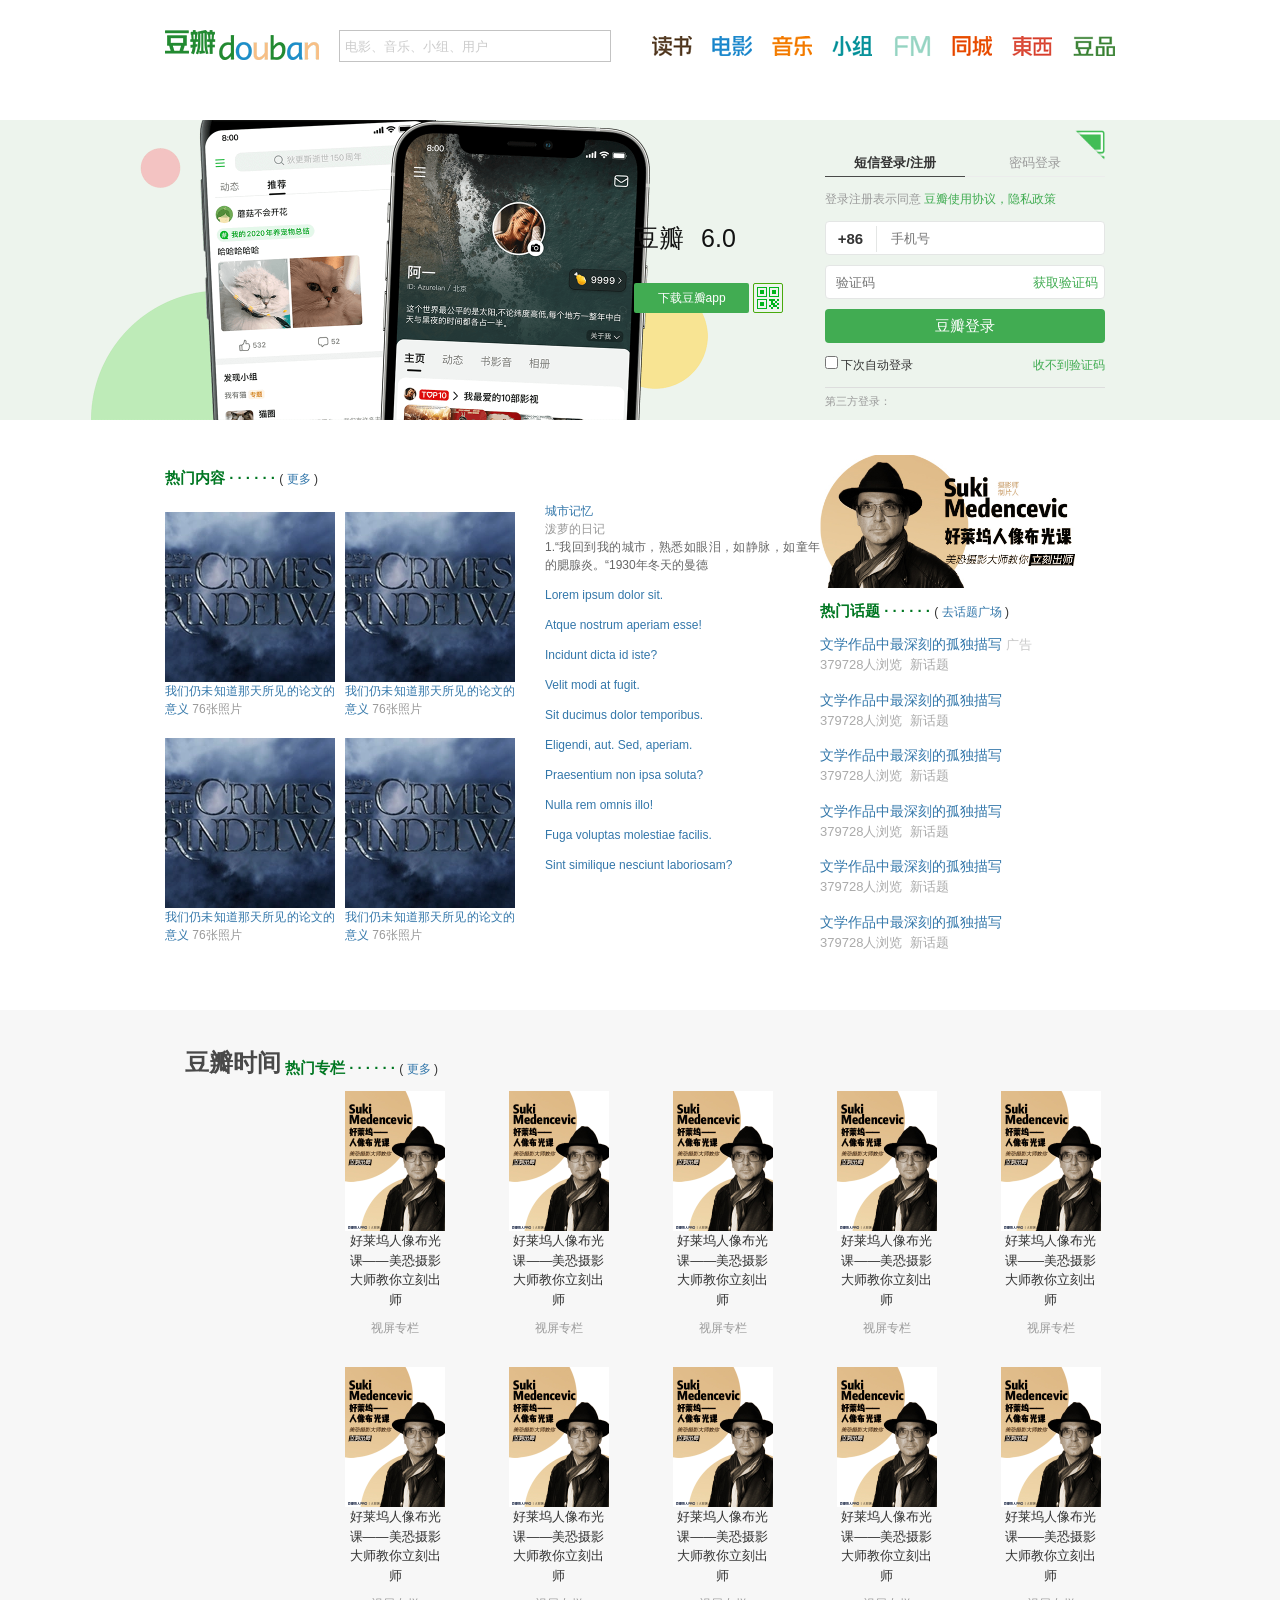
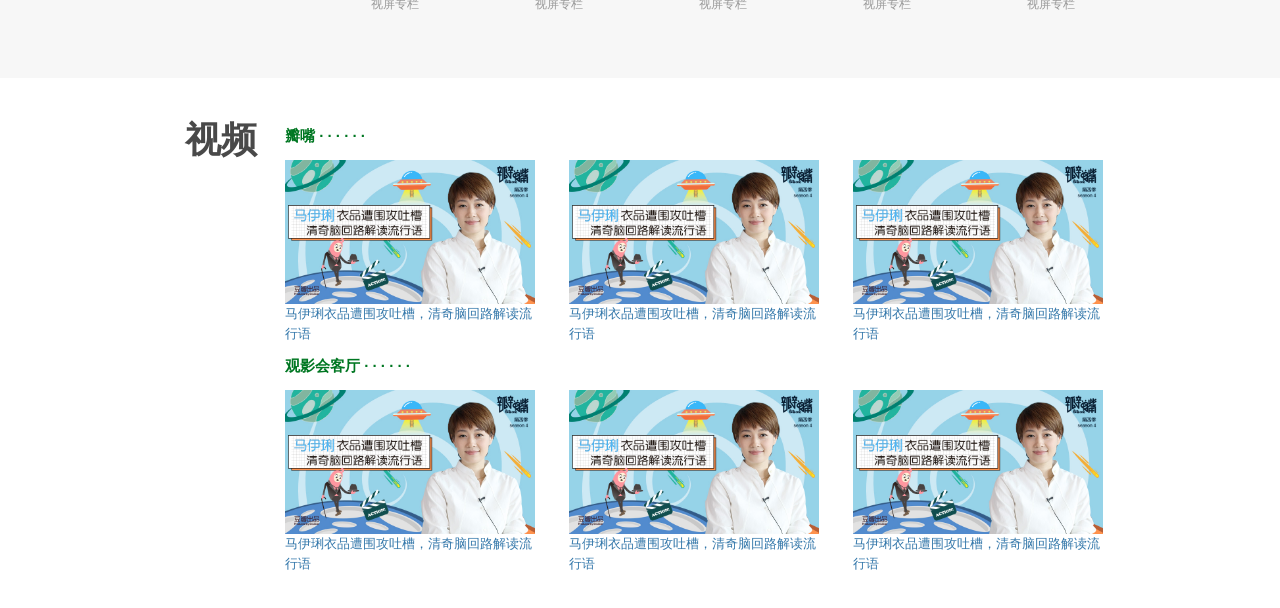
==== index.html @ 4721ce89 "initial" ====
<!DOCTYPE html>
<html lang="en">
  <head>
    <meta charset="UTF-8" />
    <meta name="viewport" content="width=device-width, initial-scale=1.0" />
    <title>豆瓣</title>
    <link rel="shortcut icon" type="image/x-icon" href="favicon.ico" />
    <!-- <link rel="stylesheet" href="./css/reset.css" />
    <link rel="stylesheet" href="css/common.css"> -->
    <link rel="stylesheet" href="css/index.css" />
  </head>
  <body>
    <header class="header">
      <div class="container" clearfix>
        <div class="logo left">
          <h1>
            <a href="">
              <span>豆瓣</span>
            </a>
          </h1>
        </div>
        <div class="search left">
          <form>
            <input
              type="text"
              class="txt"
              placeholder="电影、音乐、小组、用户"
            />
            <button>
              <i class="iconfont icon-icon-sousuo"></i>
            </button>
          </form>
        </div>
        <nva class="menu right clearfix">
          <a href="" class="menu-read"></a>
          <a href="" class="menu-movie"></a>
          <a href="" class="menu-music"></a>
          <a href="" class="menu-group"></a>
          <a href="" class="menu-city"></a>
          <a href="" class="menu-fm"></a>
          <a href="" class="menu-time"></a>
          <a href="" class="menu-doupin"></a>
        </nva>
      </div>
    </header>
    <div class="banner">
      <div class="container clearfix">
        <iframe class="right loginarea" src="loginframe.html" frameborder="0">
        </iframe>
        <div class="slogan right">
          <h1 class="title">
            豆瓣
            <span>6.0</span>
          </h1>
          <div class="download">
            <button class="btn">下载豆瓣app</button>
            <div class="qrcode">
              <img src="img/icon-qe-small.png" alt="" />
              <div class="qrcode-img hidden">
                <img src="./img/qrcode-img.png" alt="" />
                <p>iOS/Android 扫码直接下载</p>
              </div>
            </div>
          </div>
        </div>
      </div>
    </div>
    <!-- 主区域样式 -->
    <div>
      <!-- 热点 -->
      <div class="section">
        <div class="container clearfix">
          <div class="aside-right">
            <div class="adv">
              <a href="">
                <img src="./img/adv1.jpg" alt="" />
              </a>
            </div>
            <div class="section-title">
              <h2 class="title">热门话题</h2>
              <span class="link">
                <a href=""> 去话题广场 </a>
              </span>
            </div>
            <ul class="hot-list">
              <li>
                <div class="title">
                  <a href="" class="adv-tag">文学作品中最深刻的孤独描写 </a>
                </div>
                <div class="desc">
                  <span>379728人浏览</span>
                  <span>新话题</span>
                </div>
              </li>
              <li>
                <div class="title">
                  <a href="">文学作品中最深刻的孤独描写</a>
                </div>
                <div class="desc">
                  <span>379728人浏览</span>
                  <span>新话题</span>
                </div>
              </li>
              <li>
                <div class="title">
                  <a href="">文学作品中最深刻的孤独描写</a>
                </div>
                <div class="desc">
                  <span>379728人浏览</span>
                  <span>新话题</span>
                </div>
              </li>
              <li>
                <div class="title">
                  <a href="">文学作品中最深刻的孤独描写</a>
                </div>
                <div class="desc">
                  <span>379728人浏览</span>
                  <span>新话题</span>
                </div>
              </li>
              <li>
                <div class="title">
                  <a href="">文学作品中最深刻的孤独描写</a>
                </div>
                <div class="desc">
                  <span>379728人浏览</span>
                  <span>新话题</span>
                </div>
              </li>
              <li>
                <div class="title">
                  <a href="">文学作品中最深刻的孤独描写</a>
                </div>
                <div class="desc">
                  <span>379728人浏览</span>
                  <span>新话题</span>
                </div>
              </li>
            </ul>
          </div>

          <div class="main">
            <div class="section-title">
              <h2 class="title">热门内容</h2>
              <span class="link">
                <a href=""> 更多 </a>
              </span>
            </div>
            <div class="hot-main clearfix">
              <div class="left">
                <ul class="item-list">
                  <li>
                    <div class="img">
                      <a href="">
                        <img src="img/cover1.webp" alt="" />
                      </a>
                    </div>
                    <div class="words">
                      <a href="">我们仍未知道那天所见的论文的意义</a>
                      <span>76张照片</span>
                    </div>
                  </li>
                  <li>
                    <div class="img">
                      <a href="">
                        <img src="img/cover1.webp" alt="" />
                      </a>
                    </div>
                    <div class="words">
                      <a href="">我们仍未知道那天所见的论文的意义</a>
                      <span>76张照片</span>
                    </div>
                  </li>
                  <li>
                    <div class="img">
                      <a href="">
                        <img src="img/cover1.webp" alt="" />
                      </a>
                    </div>
                    <div class="words">
                      <a href="">我们仍未知道那天所见的论文的意义</a>
                      <span>76张照片</span>
                    </div>
                  </li>
                  <li>
                    <div class="img">
                      <a href="">
                        <img src="img/cover1.webp" alt="" />
                      </a>
                    </div>
                    <div class="words">
                      <a href="">我们仍未知道那天所见的论文的意义</a>
                      <span>76张照片</span>
                    </div>
                  </li>
                </ul>
              </div>
              <div class="right">
                <ul>
                  <li>
                    <a href="">城市记忆</a>
                    <div class="title">泼萝的日记</div>
                    <div class="desc">
                      1.“我回到我的城市，熟悉如眼泪，如静脉，如童年的腮腺炎。“1930年冬天的曼德
                    </div>
                  </li>
                  <li><a href="">Lorem ipsum dolor sit.</a></li>
                  <li><a href="">Atque nostrum aperiam esse!</a></li>
                  <li><a href="">Incidunt dicta id iste?</a></li>
                  <li><a href="">Velit modi at fugit.</a></li>
                  <li><a href="">Sit ducimus dolor temporibus.</a></li>
                  <li><a href="">Eligendi, aut. Sed, aperiam.</a></li>
                  <li><a href="">Praesentium non ipsa soluta?</a></li>
                  <li><a href="">Nulla rem omnis illo!</a></li>
                  <li><a href="">Fuga voluptas molestiae facilis.</a></li>
                  <li><a href="">Sint similique nesciunt laboriosam?</a></li>
                </ul>
              </div>
            </div>
          </div>
        </div>
      </div>
      <!-- 豆瓣时间 -->
      <div class="section">
        <div class="container clearfix">
          <div class="aside-left">
            <h2 class="title">
              <a href="" class="dark-color">豆瓣时间</a>
            </h2>
          </div>
          <div class="main" style="display: flex; flex-direction: column">
            <div class="section-title">
              <h2 class="title">热门专栏</h2>
              <span class="link">
                <a href=""> 更多 </a>
              </span>
            </div>
            <div class="time-main">
              <ul class="item-list">
                <li>
                  <div class="img">
                    <a href="">
                      <img src="img/cover2.jpg" alt="" />
                    </a>
                  </div>
                  <div class="words">
                    <a href="">好莱坞人像布光课——美恐摄影大师教你立刻出师</a>
                    <span>视屏专栏</span>
                  </div>
                </li>
                <li>
                  <div class="img">
                    <a href="">
                      <img src="img/cover2.jpg" alt="" />
                    </a>
                  </div>
                  <div class="words">
                    <a href="">好莱坞人像布光课——美恐摄影大师教你立刻出师</a>
                    <span>视屏专栏</span>
                  </div>
                </li>
                <li>
                  <div class="img">
                    <a href="">
                      <img src="img/cover2.jpg" alt="" />
                    </a>
                  </div>
                  <div class="words">
                    <a href="">好莱坞人像布光课——美恐摄影大师教你立刻出师</a>
                    <span>视屏专栏</span>
                  </div>
                </li>
                <li>
                  <div class="img">
                    <a href="">
                      <img src="img/cover2.jpg" alt="" />
                    </a>
                  </div>
                  <div class="words">
                    <a href="">好莱坞人像布光课——美恐摄影大师教你立刻出师</a>
                    <span>视屏专栏</span>
                  </div>
                </li>
                <li>
                  <div class="img">
                    <a href="">
                      <img src="img/cover2.jpg" alt="" />
                    </a>
                  </div>
                  <div class="words">
                    <a href="">好莱坞人像布光课——美恐摄影大师教你立刻出师</a>
                    <span>视屏专栏</span>
                  </div>
                </li>
                <li>
                  <div class="img">
                    <a href="">
                      <img src="img/cover2.jpg" alt="" />
                    </a>
                  </div>
                  <div class="words">
                    <a href="">好莱坞人像布光课——美恐摄影大师教你立刻出师</a>
                    <span>视屏专栏</span>
                  </div>
                </li>
                <li>
                  <div class="img">
                    <a href="">
                      <img src="img/cover2.jpg" alt="" />
                    </a>
                  </div>
                  <div class="words">
                    <a href="">好莱坞人像布光课——美恐摄影大师教你立刻出师</a>
                    <span>视屏专栏</span>
                  </div>
                </li>
                <li>
                  <div class="img">
                    <a href="">
                      <img src="img/cover2.jpg" alt="" />
                    </a>
                  </div>
                  <div class="words">
                    <a href="">好莱坞人像布光课——美恐摄影大师教你立刻出师</a>
                    <span>视屏专栏</span>
                  </div>
                </li>
                <li>
                  <div class="img">
                    <a href="">
                      <img src="img/cover2.jpg" alt="" />
                    </a>
                  </div>
                  <div class="words">
                    <a href="">好莱坞人像布光课——美恐摄影大师教你立刻出师</a>
                    <span>视屏专栏</span>
                  </div>
                </li>
                <li>
                  <div class="img">
                    <a href="">
                      <img src="img/cover2.jpg" alt="" />
                    </a>
                  </div>
                  <div class="words">
                    <a href="">好莱坞人像布光课——美恐摄影大师教你立刻出师</a>
                    <span>视屏专栏</span>
                  </div>
                </li>
              </ul>
            </div>
          </div>
        </div>
      </div>
      <!-- 豆瓣视频 -->

      <div class="section">
        <div class="container clearfix">
          <div class="aside-left">
            <div class="title">
              <h2>
                <a href="" class="dark-color">视频</a>
              </h2>
            </div>
          </div>
          <div class="main video-main">
            <div class="section-title">
              <a href="">
                <h2 class="title">瓣嘴</h2>
              </a>
            </div>
            <ul class="item-list">
              <li>
                <a href="">
                  <div class="img iconfont icon-play">
                    <img src="img/cover3.jpg" alt="" />
                  </div>
                </a>
                <div class="words">
                  <a href="">马伊琍衣品遭围攻吐槽，清奇脑回路解读流行语</a>
                </div>
              </li>
              <li>
                <a href="">
                  <div class="img iconfont icon-play">
                    <img src="img/cover3.jpg" alt="" />
                  </div>
                </a>
                <div class="words">
                  <a href="">马伊琍衣品遭围攻吐槽，清奇脑回路解读流行语</a>
                </div>
              </li>
              <li>
                <a href="">
                  <div class="img iconfont icon-play">
                    <img src="img/cover3.jpg" alt="" />
                  </div>
                </a>
                <div class="words">
                  <a href="">马伊琍衣品遭围攻吐槽，清奇脑回路解读流行语</a>
                </div>
              </li>
            </ul>

            <div class="section-title">
              <a href=""><h2 class="title">观影会客厅</h2></a>
            </div>
            <ul class="item-list">
              <li>
                <a href="">
                  <div class="img iconfont icon-play">
                    <img src="img/cover3.jpg" alt="" />
                  </div>
                </a>
                <div class="words">
                  <a href="">马伊琍衣品遭围攻吐槽，清奇脑回路解读流行语</a>
                </div>
              </li>
              <li>
                <a href="">
                  <div class="img iconfont icon-play">
                    <img src="img/cover3.jpg" alt="" />
                  </div>
                </a>
                <div class="words">
                  <a href="">马伊琍衣品遭围攻吐槽，清奇脑回路解读流行语</a>
                </div>
              </li>
              <li>
                <a href="">
                  <div class="img iconfont icon-play">
                    <img src="img/cover3.jpg" alt="" />
                  </div>
                </a>
                <div class="words">
                  <a href="">马伊琍衣品遭围攻吐槽，清奇脑回路解读流行语</a>
                </div>
              </li>
            </ul>
          </div>
        </div>
      </div>
    </div>
  </body>
</html>
---- css/common.css ----
@import "//at.alicdn.com/t/c/font_5027732_5sviipv6dqb.css";
/* 多页面共享 */
body {
  font-family: Helvetica, Arial, "Hiragino Sans GB", "Microsoft YaHei",
    "WenQuanYi Micro Hei", sans-serif;
}

.left {
  float: left;
}

.right {
  float: right;
}

.clearfix::after {
  content: "";
  display: block;
  clear: both;
}

.hidden {
  display: none;
}
.btn {
  background-color: #41ac52;
  color: #fff;
  text-align: center;
  border-radius: 4px;
}
.btn:disabled {
  background: rgba(66, 189, 86, 0.5);
  cursor: not-allowed;
}
---- css/index.css ----
@import "reset.css";
@import "common.css";

/* 同一样式 */
.boyd {
  line-height: 2;
}

button {
  cursor: pointer;
}

a {
  color: #37a;
}
a:hover {
  color: #fff;
  background: #37a;
}
a:active {
  color: #fff;
  background: #f93;
}

ul {
  word-break: break-all;
}

/* 同一样式结束 */

/* 首页同用样式 */
.container {
  width: 950px;
  margin: 0 auto;
  /* height: 30px;
background: red; */
}

.left {
  float: left;
}

.right {
  float: right;
}

.clearfix::after {
  content: "";
  display: block;
  clear: both;
}

.section {
  padding: 35px 0;
}

.section:nth-child(even) {
  background: #f7f7f7;
}

.aside-left {
  float: left;
  width: 100px;
  margin-left: 20px;
}

.aside-right {
  float: right;
  width: 265px;
  margin-right: 30px;
}

.main {
  /* 创建BFC */
  overflow: hidden;
}

.adv img {
  width: 100%;
  display: block;
}

.section-title {
  margin: 12px 0;
}

.section-title .title {
  display: inline;
  color: #072;
  font-size: 15px;
}

.section-title .title::after {
  content: " · · · · · · ";
}
.section-title .link {
  font-size: 12px;
}

.section-title .link::before {
  content: "(";
}
.section-title .link::after {
  content: ")";
}

.section-title .a:hover {
  background: #669;
  color: #fff;
}

.adv-tag::after {
  content: "广告";
  color: #c9c9c9;
  font-size: 13px;
}

.aside-left .title {
  font-size: 24px;
}

.dark-color {
  color: #494949;
}

.item-list li {
  display: inline-block;
  vertical-align: top;
  line-height: 1.5;
}

.item-list li .img img {
  width: 100%;
  display: block;
}

/* 首页通用样式结束 */

/*  页头开始*/

.header {
  height: 90px;
  margin-top: 30px;
  box-sizing: border-box;
}

.header .logo a {
  height: 0;
  width: 154px;
  overflow: hidden;
  padding-top: 30px;
  display: block;
  background: url(../img/logo.png) no-repeat left top/100%;
}

/* .header .logo a span {
  display: none;
} */

.header .search {
  height: 30px;
  width: 270px;
  border: 1px solid #c3c3c3;
  margin-left: 20px;
  position: relative;
  line-height: normal;
}

.header .search .txt {
  width: 240px;
  height: 20px;
  padding: 5px;
  font-size: 13px;
  margin-top: 0;
}

.header .search .txt::placeholder {
  color: #ccc;
}

.header .search button {
  width: 30px;
  height: 30px;
  position: absolute;
  top: 0;
  right: 0;
  color: #c3c3c3;
}

.header .menu {
  margin-top: 6px;
}

.header .menu a {
  background: url(../img/nav_logo.png) no-repeat left top/463px 20px;
  width: 40px;
  height: 20px;
  float: left;
  margin-left: 20px;
}

.header .menu .menu-read {
  background-position: 0 0;
}
.header .menu .menu-movie {
  background-position: -60px 0;
}
.header .menu .menu-music {
  background-position: -120px 0;
}
.header .menu .menu-group {
  background-position: -180px 0;
}
.header .menu .menu-city {
  background-position: -240px 0;
}
.header .menu .menu-fm {
  background-position: -300px 0;
}
.header .menu .menu-time {
  background-position: -360px 0;
}
.header .menu .menu-doupin {
  background-position: -420px 0;
  width: 43px;
}
/* 页头结束 */

/* 横幅开始 */
.banner {
  height: 300px;
  background: url("../img/banner-bg.jpg") no-repeat 60px top/auto 100% #edf4ed;
}

.banner .container .loginarea {
  height: 300px;
  height: 300px;
}

.banner .container .slogan {
  margin-top: 100px;
  margin-right: 32px;
}

.banner .container .slogan .title {
  font-size: 25px;
  color: #111;
  font-weight: normal;
  /* text-align: center; 水平居中
  line-height: 1.5; */
}

.banner .container .slogan .title span {
  margin-left: 10px;
}

.banner .container .slogan .download {
  margin-top: 25px;
}

.banner .container .slogan .download .btn {
  width: 115px;
  height: 30px;
  line-height: 30px;
  font-size: 12px;
  border-radius: 2px;
}

.banner .container .slogan .download .qrcode {
  display: inline-block;
  width: 28px;
  height: 28px;
  border: 1px solid #48aa0d;
  border-radius: 2px;
  vertical-align: bottom;
  position: relative;
}

.banner .container .slogan .download .qrcode img {
  width: 100%;
  height: 100%;
}

.banner .container .qrcode-img {
  position: absolute;
  left: -2px;
  top: -2px;
  width: 200px;
  padding: 15px;
  box-sizing: border-box;
  background: #fff;
  border-radius: 4px;
}

.banner .container .qrcode-img p {
  color: #666;
  font-size: 13px;
  text-align: center;
}

.banner .container .slogan .download .qrcode:hover .qrcode-img {
  display: block;
}
/* 横幅结束 */

/* 热门区域开始 */

.hot-list {
  line-height: 1.5;
}

.hot-list li {
  margin-bottom: 15px;
}

.hot-list li .title {
  font-size: 14px;
}
.hot-list li .desc {
  font-size: 13px;
  color: #aaaaaa;
}
.hot-list li .desc span {
  margin-right: 4px;
}

.hot-main .left {
  width: 350px;
}

.hot-main ul {
  text-align: justify;
  line-height: 1.5;
}

.hot-main ul::after {
  content: "";
  display: inline-block;
  width: 100%;
}

.hot-main .left li {
  width: 170px;
  font-size: 12px;
  margin: 10px 0;
}

.hot-main .left li .words span {
  color: #999;
}

.hot-main .right {
  width: 275px;
  font-size: 12px;
}

.hot-main .right li {
  margin-bottom: 12px;
}

.hot-main .right li .title {
  color: #999;
}

.hot-main .right li .desc {
  color: #666;
}
/* 热门区域结束 */

/* 豆瓣时间开始 */

.time-main li {
  width: 100px;
  margin-left: 60px;
  margin-bottom: 30px;
  font-size: 13px;
  text-align: center;
}

.time-main li .words a {
  color: #333;
}

.time-main li .words a:hover {
  color: #fff;
}

.time-main li .words span {
  display: block;
  color: #999;
  font-size: 12px;
  margin-top: 10px;
}
/* 豆瓣时间结束 */

/* 豆瓣视频开始 */

.video-main .section-title a:hover {
  background: initial;
}
.video-main li {
  width: 250px;
  margin-right: 30px;
  font-size: 13px;
}

.video-main li:nth-child(3n) {
  margin: 0;
}

.video-main li .img {
  position: relative;
}

.video-main li .img::before {
  position: absolute;
  width: 100%;
  height: 100%;
  background: rgba(0, 0, 0, 0.3);
  color: #fff;
  text-align: center;
  line-height: 144px;
  font-size: 30px;
}
/* 豆瓣视频结束 */
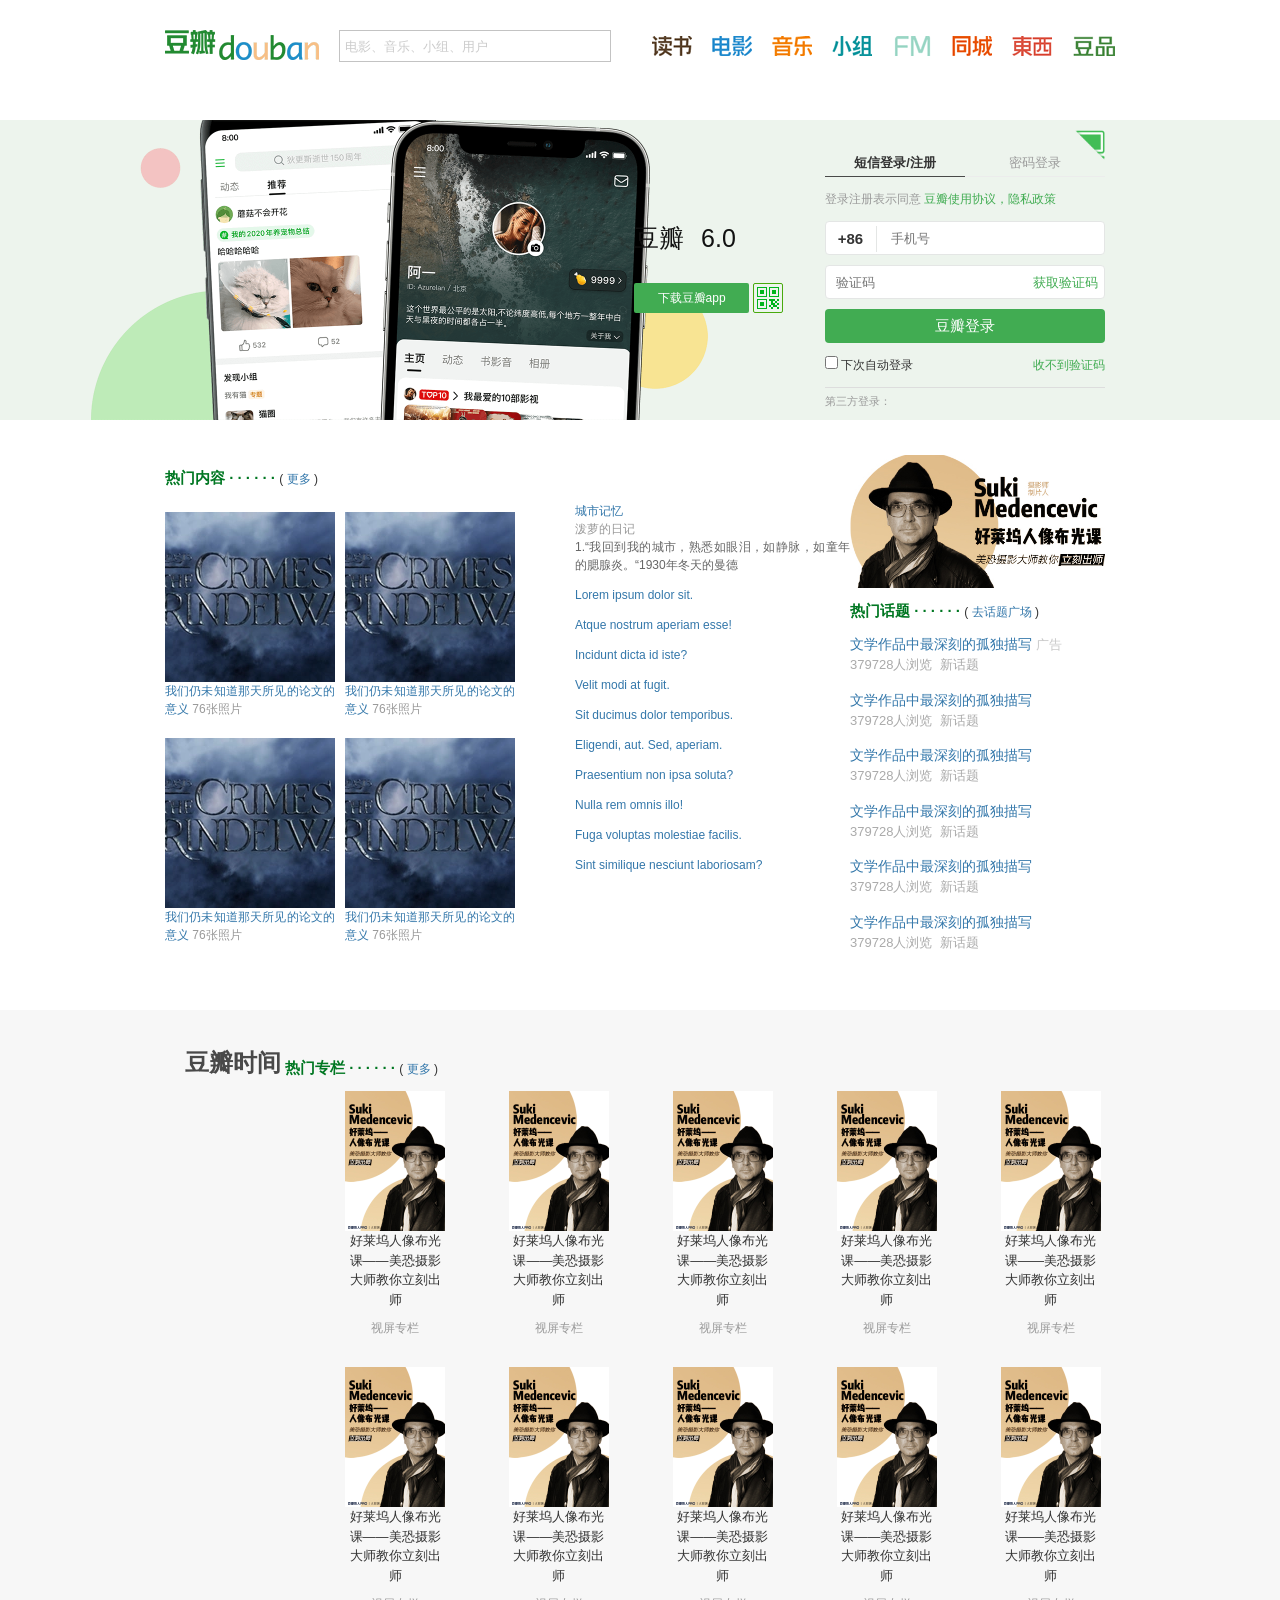
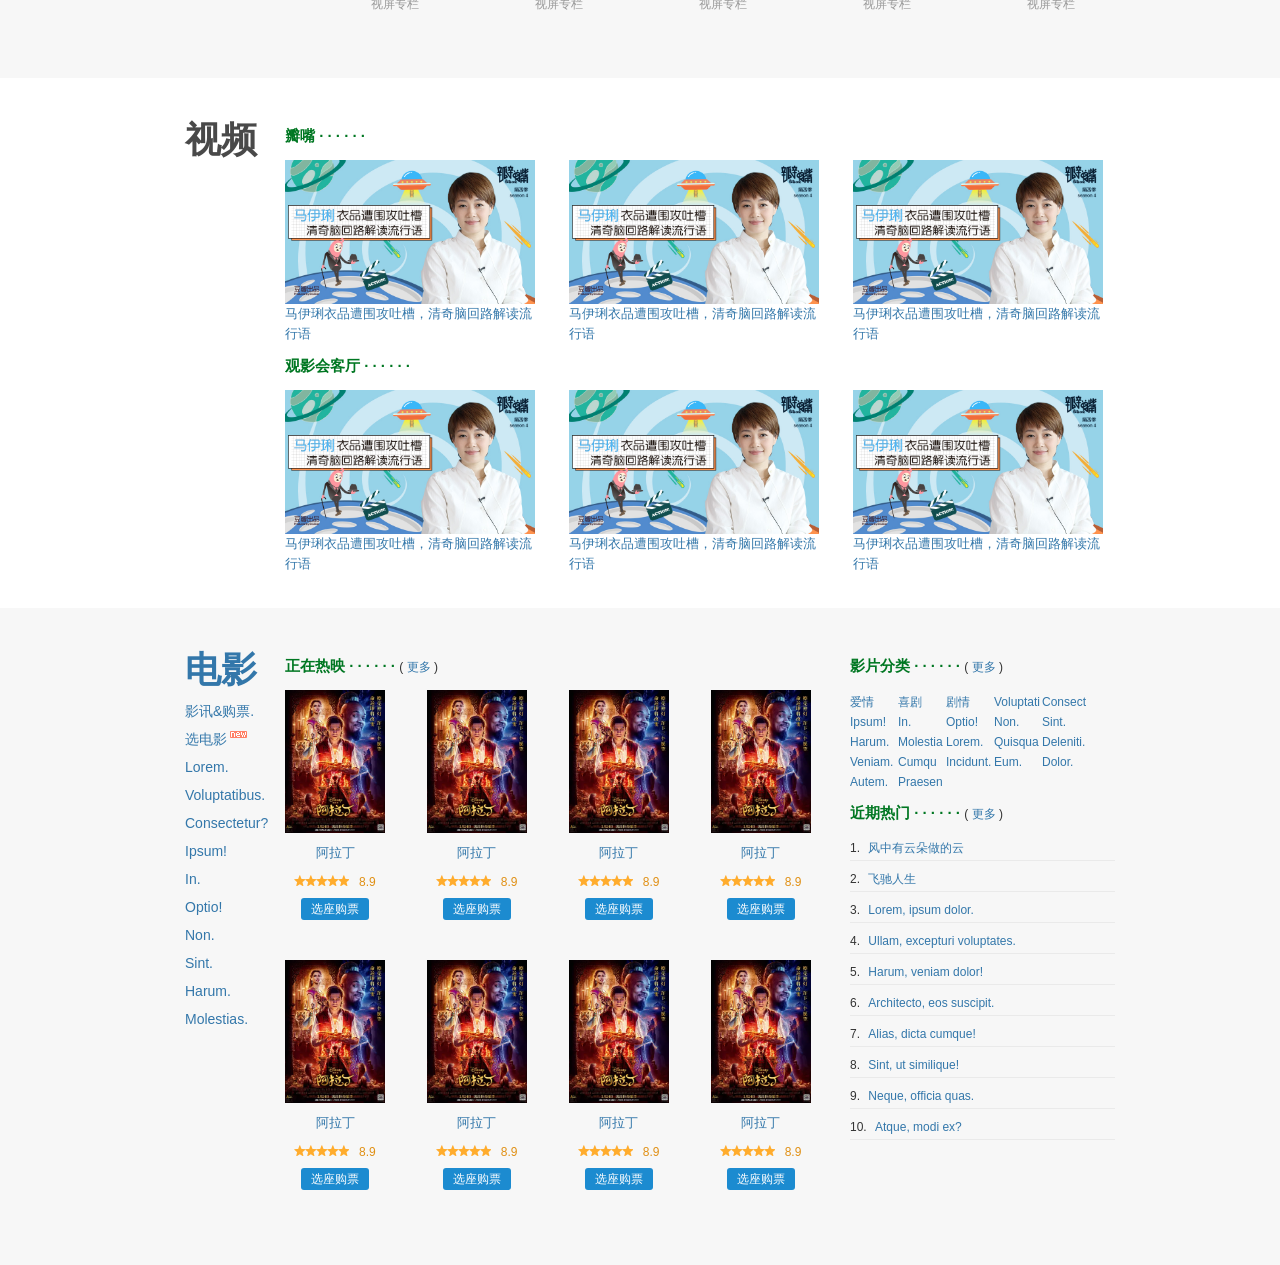
==== commit b53cd7b3: "优化" ====
--- a/index.html
+++ b/index.html
@@ -441,6 +441,235 @@
           </div>
         </div>
       </div>
+      <!-- 豆瓣电影 -->
+      <div class="section">
+        <div class="container clearfix movie-area">
+          <div class="aside-left">
+            <div class="title">
+              <h2>
+                <a href="">电影</a>
+              </h2>
+            </div>
+
+            <nav class="left-meun">
+              <ul>
+                <li><a href="">影讯&购票.</a></li>
+                <li><a href="" class="new">选电影</a></li>
+                <li><a href="">Lorem.</a></li>
+                <li><a href="">Voluptatibus.</a></li>
+                <li><a href="">Consectetur?</a></li>
+                <li><a href="">Ipsum!</a></li>
+                <li><a href="">In.</a></li>
+                <li><a href="">Optio!</a></li>
+                <li><a href="">Non.</a></li>
+                <li><a href="">Sint.</a></li>
+                <li><a href="">Harum.</a></li>
+                <li><a href="">Molestias.</a></li>
+              </ul>
+            </nav>
+          </div>
+          <div class="aside-right">
+            <div class="section-title">
+              <h2 class="title">影片分类</h2>
+              <span class="link">
+                <a href=""> 更多 </a>
+              </span>
+            </div>
+            <ul class="right-menu-list clearfix">
+              <li><a href="">爱情</a></li>
+              <li><a href="">喜剧</a></li>
+              <li><a href="">剧情</a></li>
+              <li><a href="">Voluptatibus.</a></li>
+              <li><a href="">Consectetur?</a></li>
+              <li><a href="">Ipsum!</a></li>
+              <li><a href="">In.</a></li>
+              <li><a href="">Optio!</a></li>
+              <li><a href="">Non.</a></li>
+              <li><a href="">Sint.</a></li>
+              <li><a href="">Harum.</a></li>
+              <li><a href="">Molestias.</a></li>
+              <li><a href="">Lorem.</a></li>
+              <li><a href="">Quisquam.</a></li>
+              <li><a href="">Deleniti.</a></li>
+              <li><a href="">Veniam.</a></li>
+              <li><a href="">Cumque.</a></li>
+              <li><a href="">Incidunt.</a></li>
+              <li><a href="">Eum.</a></li>
+              <li><a href="">Dolor.</a></li>
+              <li><a href="">Autem.</a></li>
+              <li><a href="">Praesentium?</a></li>
+            </ul>
+
+            <div class="section-title">
+              <h2 class="title">近期热门</h2>
+              <span class="link">
+                <a href=""> 更多 </a>
+              </span>
+            </div>
+            <ul class="oorder-movie-list">
+              <li><a href="">风中有云朵做的云</a></li>
+              <li><a href="">飞驰人生</a></li>
+              <li><a href="">Lorem, ipsum dolor.</a></li>
+              <li><a href="">Ullam, excepturi voluptates.</a></li>
+              <li><a href="">Harum, veniam dolor!</a></li>
+              <li><a href="">Architecto, eos suscipit.</a></li>
+              <li><a href="">Alias, dicta cumque!</a></li>
+              <li><a href="">Sint, ut similique!</a></li>
+              <li><a href="">Neque, officia quas.</a></li>
+              <li><a href="">Atque, modi ex?</a></li>
+            </ul>
+          </div>
+          <div class="main">
+            <div class="section-title">
+              <h2 class="title">正在热映</h2>
+              <span class="link">
+                <a href=""> 更多 </a>
+              </span>
+            </div>
+
+            <div>
+              <ul class="item-list">
+                <li>
+                  <div class="img">
+                    <a href="">
+                      <img src="img/cover5.webp" alt="" />
+                    </a>
+                  </div>
+                  <div class="words">
+                    <a href="">阿拉丁</a>
+                  </div>
+                  <div class="star">
+                    <span class="star-bg star50"></span>
+                    <span class="number"> 8.9 </span>
+                  </div>
+                  <div class="func">
+                    <a href="" class="block-link">选座购票</a>
+                  </div>
+                </li>
+                <li>
+                  <div class="img">
+                    <a href="">
+                      <img src="img/cover5.webp" alt="" />
+                    </a>
+                  </div>
+                  <div class="words">
+                    <a href="">阿拉丁</a>
+                  </div>
+                  <div class="star">
+                    <span class="star-bg star50"></span>
+                    <span class="number"> 8.9 </span>
+                  </div>
+                  <div class="func">
+                    <a href="" class="block-link">选座购票</a>
+                  </div>
+                </li>
+                <li>
+                  <div class="img">
+                    <a href="">
+                      <img src="img/cover5.webp" alt="" />
+                    </a>
+                  </div>
+                  <div class="words">
+                    <a href="">阿拉丁</a>
+                  </div>
+                  <div class="star">
+                    <span class="star-bg star50"></span>
+                    <span class="number"> 8.9 </span>
+                  </div>
+                  <div class="func">
+                    <a href="" class="block-link">选座购票</a>
+                  </div>
+                </li>
+                <li>
+                  <div class="img">
+                    <a href="">
+                      <img src="img/cover5.webp" alt="" />
+                    </a>
+                  </div>
+                  <div class="words">
+                    <a href="">阿拉丁</a>
+                  </div>
+                  <div class="star">
+                    <span class="star-bg star50"></span>
+                    <span class="number"> 8.9 </span>
+                  </div>
+                  <div class="func">
+                    <a href="" class="block-link">选座购票</a>
+                  </div>
+                </li>
+                <li>
+                  <div class="img">
+                    <a href="">
+                      <img src="img/cover5.webp" alt="" />
+                    </a>
+                  </div>
+                  <div class="words">
+                    <a href="">阿拉丁</a>
+                  </div>
+                  <div class="star">
+                    <span class="star-bg star50"></span>
+                    <span class="number"> 8.9 </span>
+                  </div>
+                  <div class="func">
+                    <a href="" class="block-link">选座购票</a>
+                  </div>
+                </li>
+                <li>
+                  <div class="img">
+                    <a href="">
+                      <img src="img/cover5.webp" alt="" />
+                    </a>
+                  </div>
+                  <div class="words">
+                    <a href="">阿拉丁</a>
+                  </div>
+                  <div class="star">
+                    <span class="star-bg star50"></span>
+                    <span class="number"> 8.9 </span>
+                  </div>
+                  <div class="func">
+                    <a href="" class="block-link">选座购票</a>
+                  </div>
+                </li>
+                <li>
+                  <div class="img">
+                    <a href="">
+                      <img src="img/cover5.webp" alt="" />
+                    </a>
+                  </div>
+                  <div class="words">
+                    <a href="">阿拉丁</a>
+                  </div>
+                  <div class="star">
+                    <span class="star-bg star50"></span>
+                    <span class="number"> 8.9 </span>
+                  </div>
+                  <div class="func">
+                    <a href="" class="block-link">选座购票</a>
+                  </div>
+                </li>
+                <li>
+                  <div class="img">
+                    <a href="">
+                      <img src="img/cover5.webp" alt="" />
+                    </a>
+                  </div>
+                  <div class="words">
+                    <a href="">阿拉丁</a>
+                  </div>
+                  <div class="star">
+                    <span class="star-bg star50"></span>
+                    <span class="number"> 8.9 </span>
+                  </div>
+                  <div class="func">
+                    <a href="" class="block-link">选座购票</a>
+                  </div>
+                </li>
+              </ul>
+            </div>
+          </div>
+        </div>
+      </div>
     </div>
   </body>
 </html>
--- a/css/common.css
+++ b/css/common.css
@@ -32,3 +32,45 @@
   background: rgba(66, 189, 86, 0.5);
   cursor: not-allowed;
 }
+
+/* 评分 */
+
+.star-bg {
+  display: inline-block;
+  width: 55px;
+  height: 11px;
+  background: url("../img/star-bg.png") no-repeat left top/100%;
+}
+.star50 {
+  background-position: 0 0;
+}
+.star45 {
+  background-position: 0 -11px;
+}
+.star40 {
+  background-position: 0 -22px;
+}
+.star35 {
+  background-position: 0 -33px;
+}
+.star30 {
+  background-position: 0 -44px;
+}
+.star25 {
+  background-position: 0 -55px;
+}
+.star20 {
+  background-position: 0 -66px;
+}
+.star15 {
+  background-position: 0 -77px;
+}
+.star10 {
+  background-position: 0 -88px;
+}
+.star05 {
+  background-position: 0 -99px;
+}
+.star00 {
+  background-position: 0 -110px;
+}
--- a/css/index.css
+++ b/css/index.css
@@ -24,6 +24,7 @@
 
 ul {
   word-break: break-all;
+  line-height: 2;
 }
 
 /* 同一样式结束 */
@@ -67,7 +68,7 @@
 .aside-right {
   float: right;
   width: 265px;
-  margin-right: 30px;
+  /* margin-right: 30px; */
 }
 
 .main {
@@ -132,6 +133,42 @@
 .item-list li .img img {
   width: 100%;
   display: block;
+}
+
+.left-meun {
+  font-size: 14px;
+}
+
+.left-meun a.new {
+  position: relative;
+}
+
+.left-meun a.new::after {
+  content: "";
+
+  background: url("../img/new_menu.gif") no-repeat;
+  width: 17px;
+  height: 17px;
+  position: absolute;
+  right: -20px;
+  top: 0;
+}
+
+.right-menu-list {
+  font-size: 12px;
+}
+
+.right-menu-list li {
+  float: left;
+}
+
+.block-link {
+  padding: 2px 10px;
+  background: red;
+  color: #fff;
+  font-size: 12px;
+  border-radius: 3px;
+  display: inline-block;
 }
 
 /* 首页通用样式结束 */
@@ -420,6 +457,72 @@
   color: #fff;
   text-align: center;
   line-height: 144px;
-  font-size: 30px;
+  font-size: 35px;
 }
 /* 豆瓣视频结束 */
+
+/* 豆瓣电影开始 */
+
+.movie-area .right-menu-list li {
+  width: 48px;
+  height: 20px;
+  overflow: hidden;
+}
+
+.oorder-movie-list {
+  font-size: 12px;
+}
+.oorder-movie-list li {
+  list-style-type: decimal;
+  list-style-position: inside;
+  border-bottom: 1px solid #eaeaea;
+  margin-bottom: 6px;
+}
+
+.oorder-movie-list li a {
+  margin-left: 5px;
+}
+
+.movie-area .item-list li {
+  width: 100px;
+  margin-right: 38px;
+  margin-bottom: 40px;
+  text-align: center;
+  font-size: 13px;
+}
+
+.movie-area .item-list li:nth-child(4n) {
+  margin-right: 0;
+}
+
+.movie-area .item-list li .words {
+  margin-top: 10px;
+  margin-bottom: 4px;
+}
+.movie-area .item-list li .words a {
+  display: inline-block;
+  max-width: 100%;
+  white-space: nowrap; /* 不换行 */
+  overflow: hidden; /* 超出部分隐藏 */
+  text-overflow: ellipsis; /* 超出部分用省略号表示 */
+}
+
+.movie-area .star .number {
+  font-size: 12px;
+  margin-left: 6px;
+  color: #e09015;
+}
+.movie-area .func {
+  margin-top: 7px;
+}
+
+.movie-area .func .block-link {
+  background: #1c8bd0;
+  color: #fff;
+}
+
+.movie-area .func .block-link:hover {
+  background: #047fcb;
+}
+
+/* 豆瓣电影结束 */
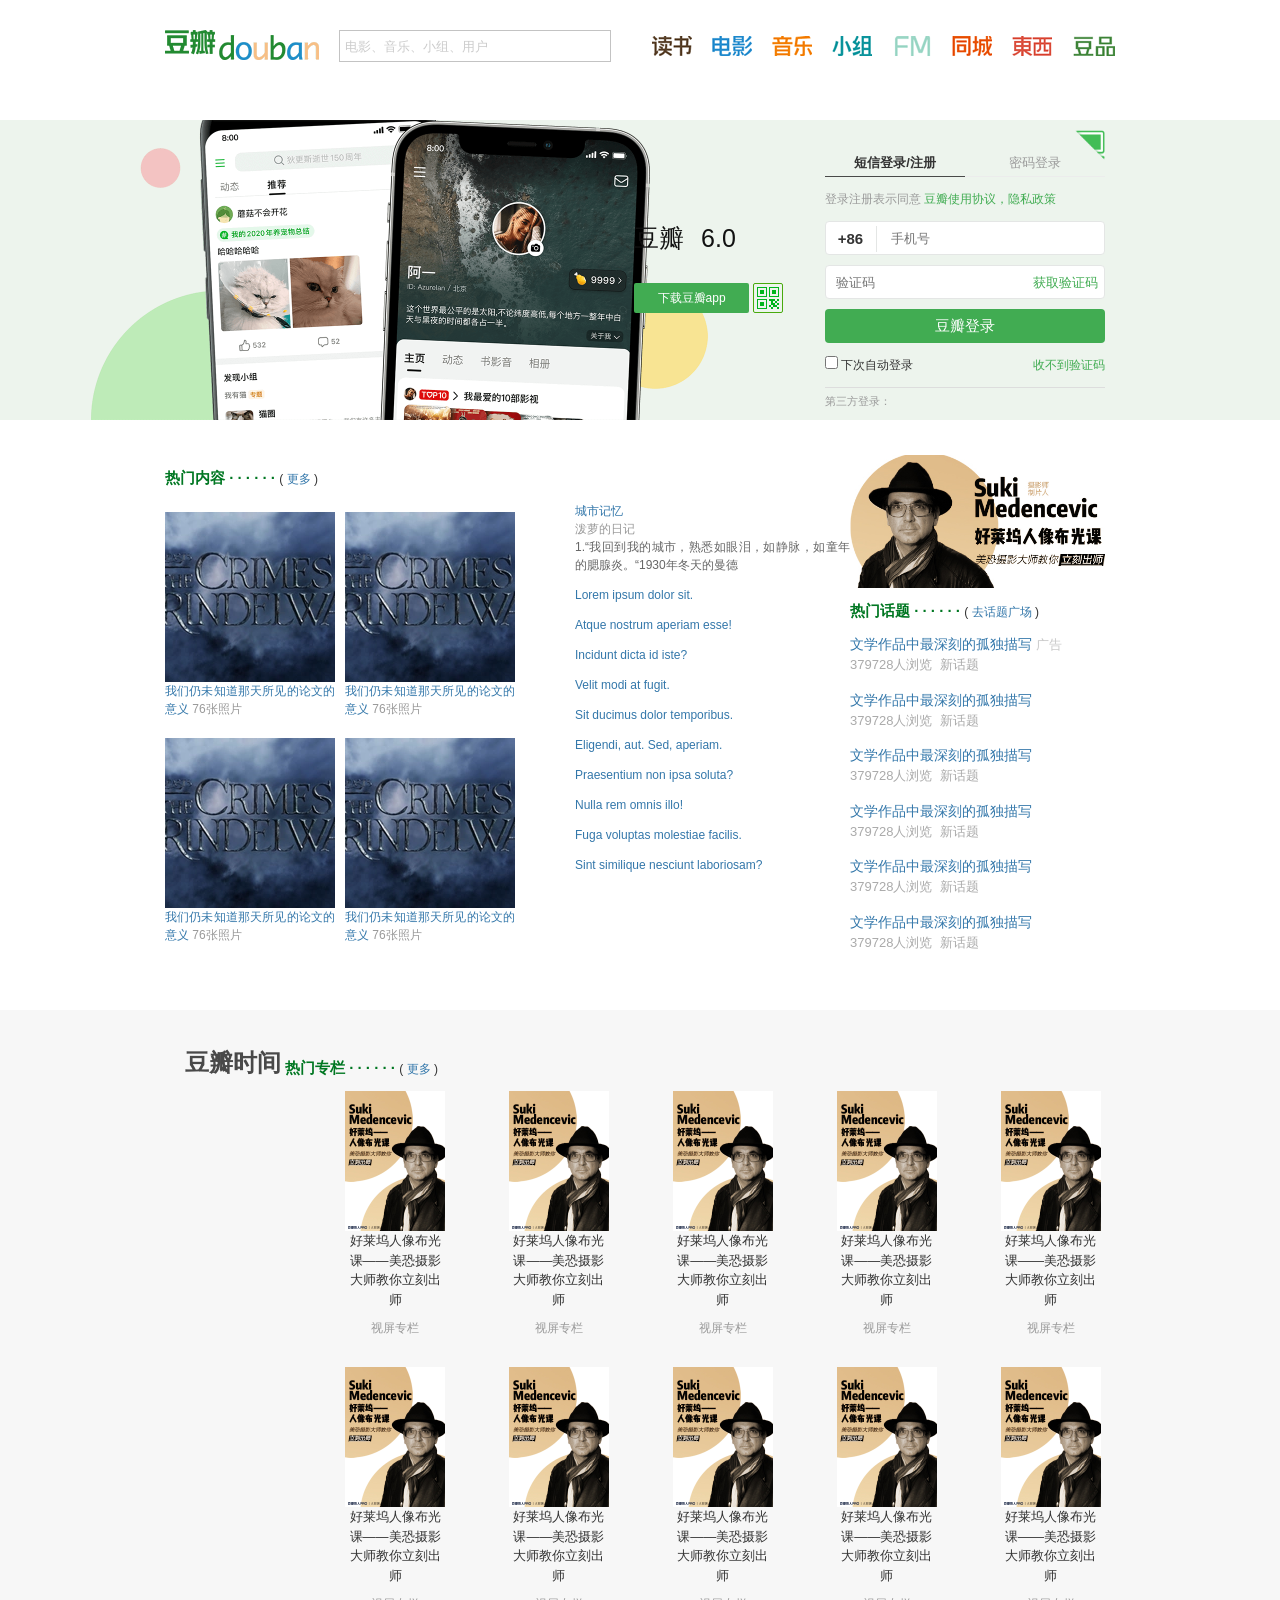
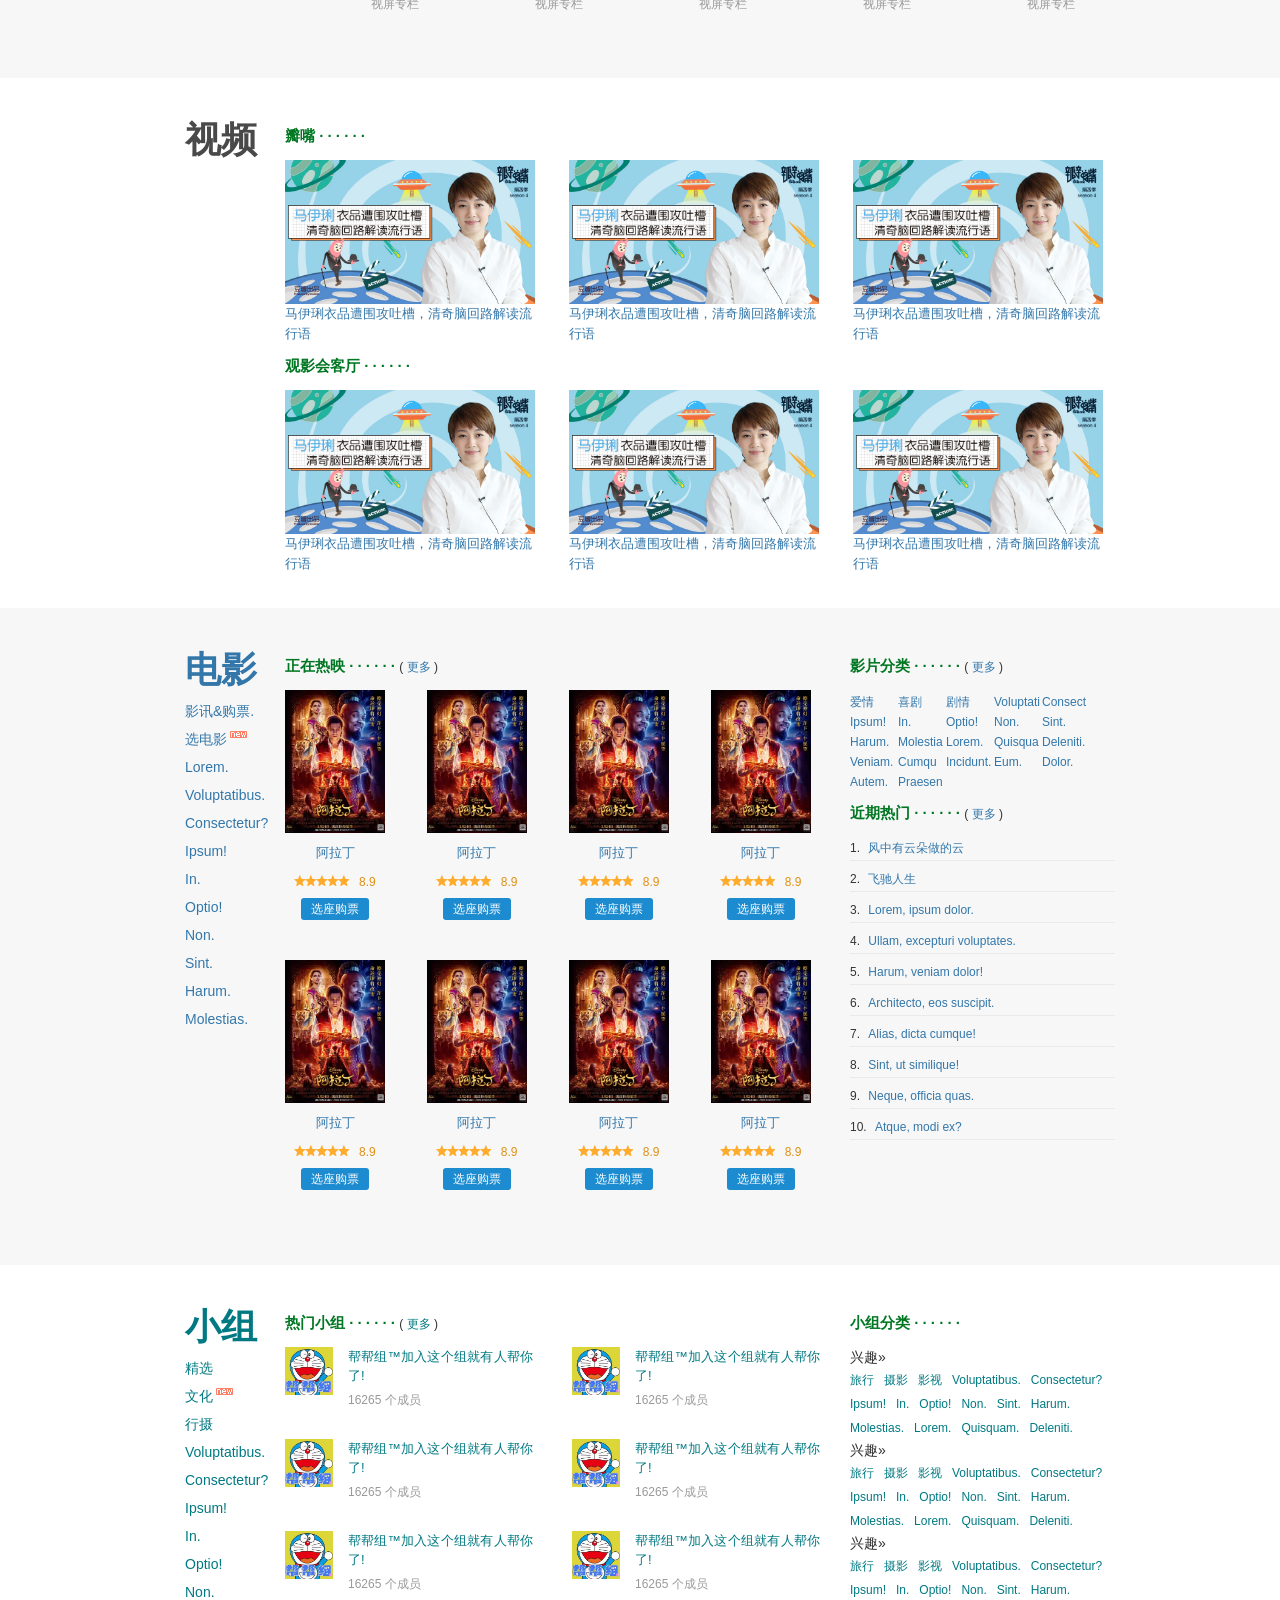
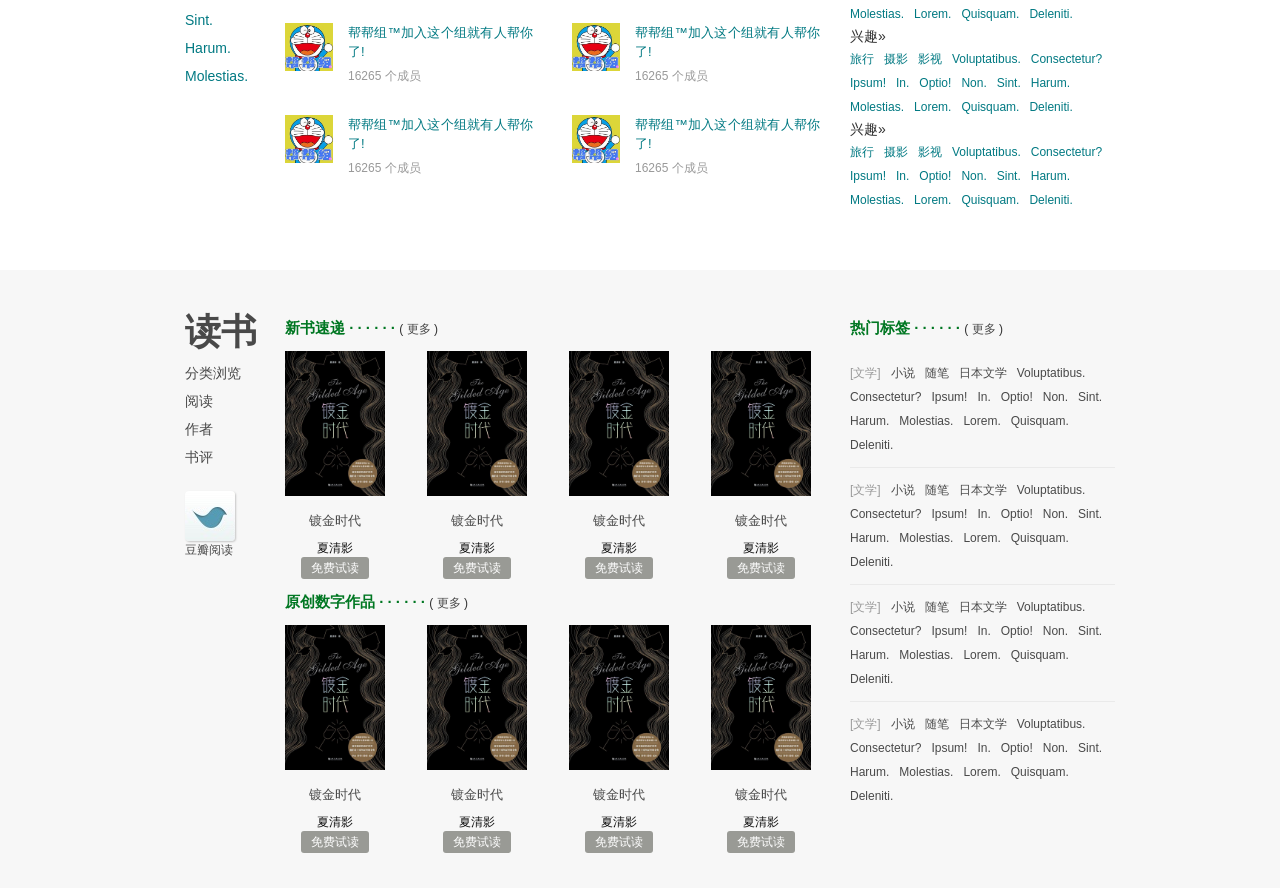
==== commit 897d91c8: "更新" ====
--- a/index.html
+++ b/index.html
@@ -670,6 +670,521 @@
           </div>
         </div>
       </div>
+
+      <!-- 小组  -->
+
+      <div class="section">
+        <div class="container group-area clearfix">
+          <div class="aside-left">
+            <div class="title">
+              <h2>
+                <a href="">小组</a>
+              </h2>
+            </div>
+            <nav class="left-meun">
+              <ul>
+                <li><a href="">精选</a></li>
+                <li><a href="" class="new">文化</a></li>
+                <li><a href="">行摄</a></li>
+                <li><a href="">Voluptatibus.</a></li>
+                <li><a href="">Consectetur?</a></li>
+                <li><a href="">Ipsum!</a></li>
+                <li><a href="">In.</a></li>
+                <li><a href="">Optio!</a></li>
+                <li><a href="">Non.</a></li>
+                <li><a href="">Sint.</a></li>
+                <li><a href="">Harum.</a></li>
+                <li><a href="">Molestias.</a></li>
+              </ul>
+            </nav>
+          </div>
+          <div class="aside-right">
+            <div class="section-title">
+              <h2 class="title">小组分类</h2>
+            </div>
+
+            <div class="group">
+              <div class="group-name">
+                <a href="">兴趣</a>
+              </div>
+              <ul class="right-menu-list clearfix">
+                <li><a href="">旅行</a></li>
+                <li><a href="">摄影</a></li>
+                <li><a href="">影视</a></li>
+                <li><a href="">Voluptatibus.</a></li>
+                <li><a href="">Consectetur?</a></li>
+                <li><a href="">Ipsum!</a></li>
+                <li><a href="">In.</a></li>
+                <li><a href="">Optio!</a></li>
+                <li><a href="">Non.</a></li>
+                <li><a href="">Sint.</a></li>
+                <li><a href="">Harum.</a></li>
+                <li><a href="">Molestias.</a></li>
+                <li><a href="">Lorem.</a></li>
+                <li><a href="">Quisquam.</a></li>
+                <li><a href="">Deleniti.</a></li>
+              </ul>
+            </div>
+            <div class="group">
+              <div class="group-name">
+                <a href="">兴趣</a>
+              </div>
+              <ul class="right-menu-list clearfix">
+                <li><a href="">旅行</a></li>
+                <li><a href="">摄影</a></li>
+                <li><a href="">影视</a></li>
+                <li><a href="">Voluptatibus.</a></li>
+                <li><a href="">Consectetur?</a></li>
+                <li><a href="">Ipsum!</a></li>
+                <li><a href="">In.</a></li>
+                <li><a href="">Optio!</a></li>
+                <li><a href="">Non.</a></li>
+                <li><a href="">Sint.</a></li>
+                <li><a href="">Harum.</a></li>
+                <li><a href="">Molestias.</a></li>
+                <li><a href="">Lorem.</a></li>
+                <li><a href="">Quisquam.</a></li>
+                <li><a href="">Deleniti.</a></li>
+              </ul>
+            </div>
+            <div class="group">
+              <div class="group-name">
+                <a href="">兴趣</a>
+              </div>
+              <ul class="right-menu-list clearfix">
+                <li><a href="">旅行</a></li>
+                <li><a href="">摄影</a></li>
+                <li><a href="">影视</a></li>
+                <li><a href="">Voluptatibus.</a></li>
+                <li><a href="">Consectetur?</a></li>
+                <li><a href="">Ipsum!</a></li>
+                <li><a href="">In.</a></li>
+                <li><a href="">Optio!</a></li>
+                <li><a href="">Non.</a></li>
+                <li><a href="">Sint.</a></li>
+                <li><a href="">Harum.</a></li>
+                <li><a href="">Molestias.</a></li>
+                <li><a href="">Lorem.</a></li>
+                <li><a href="">Quisquam.</a></li>
+                <li><a href="">Deleniti.</a></li>
+              </ul>
+            </div>
+            <div class="group">
+              <div class="group-name">
+                <a href="">兴趣</a>
+              </div>
+              <ul class="right-menu-list clearfix">
+                <li><a href="">旅行</a></li>
+                <li><a href="">摄影</a></li>
+                <li><a href="">影视</a></li>
+                <li><a href="">Voluptatibus.</a></li>
+                <li><a href="">Consectetur?</a></li>
+                <li><a href="">Ipsum!</a></li>
+                <li><a href="">In.</a></li>
+                <li><a href="">Optio!</a></li>
+                <li><a href="">Non.</a></li>
+                <li><a href="">Sint.</a></li>
+                <li><a href="">Harum.</a></li>
+                <li><a href="">Molestias.</a></li>
+                <li><a href="">Lorem.</a></li>
+                <li><a href="">Quisquam.</a></li>
+                <li><a href="">Deleniti.</a></li>
+              </ul>
+            </div>
+            <div class="group">
+              <div class="group-name">
+                <a href="">兴趣</a>
+              </div>
+              <ul class="right-menu-list clearfix">
+                <li><a href="">旅行</a></li>
+                <li><a href="">摄影</a></li>
+                <li><a href="">影视</a></li>
+                <li><a href="">Voluptatibus.</a></li>
+                <li><a href="">Consectetur?</a></li>
+                <li><a href="">Ipsum!</a></li>
+                <li><a href="">In.</a></li>
+                <li><a href="">Optio!</a></li>
+                <li><a href="">Non.</a></li>
+                <li><a href="">Sint.</a></li>
+                <li><a href="">Harum.</a></li>
+                <li><a href="">Molestias.</a></li>
+                <li><a href="">Lorem.</a></li>
+                <li><a href="">Quisquam.</a></li>
+                <li><a href="">Deleniti.</a></li>
+              </ul>
+            </div>
+          </div>
+
+          <div class="main">
+            <div class="section-title">
+              <h2 class="title">热门小组</h2>
+              <span class="link">
+                <a href=""> 更多 </a>
+              </span>
+            </div>
+
+            <ul class="item-list">
+              <li>
+                <div class="img">
+                  <a href="">
+                    <img src="img/cover6.webp" alt="" />
+                  </a>
+                </div>
+                <div class="words">
+                  <a href="">帮帮组™加入这个组就有人帮你了!</a>
+                  <span> 16265 个成员</span>
+                </div>
+              </li>
+              <li>
+                <div class="img">
+                  <a href="">
+                    <img src="img/cover6.webp" alt="" />
+                  </a>
+                </div>
+                <div class="words">
+                  <a href="">帮帮组™加入这个组就有人帮你了!</a>
+                  <span> 16265 个成员</span>
+                </div>
+              </li>
+              <li>
+                <div class="img">
+                  <a href="">
+                    <img src="img/cover6.webp" alt="" />
+                  </a>
+                </div>
+                <div class="words">
+                  <a href="">帮帮组™加入这个组就有人帮你了!</a>
+                  <span> 16265 个成员</span>
+                </div>
+              </li>
+              <li>
+                <div class="img">
+                  <a href="">
+                    <img src="img/cover6.webp" alt="" />
+                  </a>
+                </div>
+                <div class="words">
+                  <a href="">帮帮组™加入这个组就有人帮你了!</a>
+                  <span> 16265 个成员</span>
+                </div>
+              </li>
+              <li>
+                <div class="img">
+                  <a href="">
+                    <img src="img/cover6.webp" alt="" />
+                  </a>
+                </div>
+                <div class="words">
+                  <a href="">帮帮组™加入这个组就有人帮你了!</a>
+                  <span> 16265 个成员</span>
+                </div>
+              </li>
+              <li>
+                <div class="img">
+                  <a href="">
+                    <img src="img/cover6.webp" alt="" />
+                  </a>
+                </div>
+                <div class="words">
+                  <a href="">帮帮组™加入这个组就有人帮你了!</a>
+                  <span> 16265 个成员</span>
+                </div>
+              </li>
+              <li>
+                <div class="img">
+                  <a href="">
+                    <img src="img/cover6.webp" alt="" />
+                  </a>
+                </div>
+                <div class="words">
+                  <a href="">帮帮组™加入这个组就有人帮你了!</a>
+                  <span> 16265 个成员</span>
+                </div>
+              </li>
+              <li>
+                <div class="img">
+                  <a href="">
+                    <img src="img/cover6.webp" alt="" />
+                  </a>
+                </div>
+                <div class="words">
+                  <a href="">帮帮组™加入这个组就有人帮你了!</a>
+                  <span> 16265 个成员</span>
+                </div>
+              </li>
+              <li>
+                <div class="img">
+                  <a href="">
+                    <img src="img/cover6.webp" alt="" />
+                  </a>
+                </div>
+                <div class="words">
+                  <a href="">帮帮组™加入这个组就有人帮你了!</a>
+                  <span> 16265 个成员</span>
+                </div>
+              </li>
+              <li>
+                <div class="img">
+                  <a href="">
+                    <img src="img/cover6.webp" alt="" />
+                  </a>
+                </div>
+                <div class="words">
+                  <a href="">帮帮组™加入这个组就有人帮你了!</a>
+                  <span> 16265 个成员</span>
+                </div>
+              </li>
+            </ul>
+          </div>
+        </div>
+      </div>
+
+      <!-- 图书 -->
+
+      <div class="section">
+        <div class="container clearfix book-area">
+          <div class="aside-left">
+            <div class="title">
+              <h2>
+                <a href="">读书</a>
+              </h2>
+            </div>
+            <nav class="left-menu">
+              <ul>
+                <li><a href="">分类浏览</a></li>
+                <li><a href="" class="new">阅读</a></li>
+                <li><a href="">作者</a></li>
+                <li><a href="">书评</a></li>
+              </ul>
+            </nav>
+            <div class="menu-adv">
+              <a href=""><span class="app-icon-1"></span></a>
+              <a href="">豆瓣阅读</a>
+            </div>
+          </div>
+          <div class="aside-right">
+            <div class="section-title">
+              <h2 class="title">热门标签</h2>
+              <span class="link">
+                <a href="">更多</a>
+              </span>
+            </div>
+
+            <div class="group">
+              <ul class="right-menu-list clearfix">
+                <li><span>[文学]</span></li>
+                <li><a href="">小说</a></li>
+                <li><a href="">随笔</a></li>
+                <li><a href="">日本文学</a></li>
+                <li><a href="">Voluptatibus.</a></li>
+                <li><a href="">Consectetur?</a></li>
+                <li><a href="">Ipsum!</a></li>
+                <li><a href="">In.</a></li>
+                <li><a href="">Optio!</a></li>
+                <li><a href="">Non.</a></li>
+                <li><a href="">Sint.</a></li>
+                <li><a href="">Harum.</a></li>
+                <li><a href="">Molestias.</a></li>
+                <li><a href="">Lorem.</a></li>
+                <li><a href="">Quisquam.</a></li>
+                <li><a href="">Deleniti.</a></li>
+              </ul>
+            </div>
+            <div class="group">
+              <ul class="right-menu-list clearfix">
+                <li><span>[文学]</span></li>
+                <li><a href="">小说</a></li>
+                <li><a href="">随笔</a></li>
+                <li><a href="">日本文学</a></li>
+                <li><a href="">Voluptatibus.</a></li>
+                <li><a href="">Consectetur?</a></li>
+                <li><a href="">Ipsum!</a></li>
+                <li><a href="">In.</a></li>
+                <li><a href="">Optio!</a></li>
+                <li><a href="">Non.</a></li>
+                <li><a href="">Sint.</a></li>
+                <li><a href="">Harum.</a></li>
+                <li><a href="">Molestias.</a></li>
+                <li><a href="">Lorem.</a></li>
+                <li><a href="">Quisquam.</a></li>
+                <li><a href="">Deleniti.</a></li>
+              </ul>
+            </div>
+            <div class="group">
+              <ul class="right-menu-list clearfix">
+                <li><span>[文学]</span></li>
+                <li><a href="">小说</a></li>
+                <li><a href="">随笔</a></li>
+                <li><a href="">日本文学</a></li>
+                <li><a href="">Voluptatibus.</a></li>
+                <li><a href="">Consectetur?</a></li>
+                <li><a href="">Ipsum!</a></li>
+                <li><a href="">In.</a></li>
+                <li><a href="">Optio!</a></li>
+                <li><a href="">Non.</a></li>
+                <li><a href="">Sint.</a></li>
+                <li><a href="">Harum.</a></li>
+                <li><a href="">Molestias.</a></li>
+                <li><a href="">Lorem.</a></li>
+                <li><a href="">Quisquam.</a></li>
+                <li><a href="">Deleniti.</a></li>
+              </ul>
+            </div>
+            <div class="group">
+              <ul class="right-menu-list clearfix">
+                <li><span>[文学]</span></li>
+                <li><a href="">小说</a></li>
+                <li><a href="">随笔</a></li>
+                <li><a href="">日本文学</a></li>
+                <li><a href="">Voluptatibus.</a></li>
+                <li><a href="">Consectetur?</a></li>
+                <li><a href="">Ipsum!</a></li>
+                <li><a href="">In.</a></li>
+                <li><a href="">Optio!</a></li>
+                <li><a href="">Non.</a></li>
+                <li><a href="">Sint.</a></li>
+                <li><a href="">Harum.</a></li>
+                <li><a href="">Molestias.</a></li>
+                <li><a href="">Lorem.</a></li>
+                <li><a href="">Quisquam.</a></li>
+                <li><a href="">Deleniti.</a></li>
+              </ul>
+            </div>
+          </div>
+
+          <div class="main">
+            <div class="section-title">
+              <h2 class="title">新书速递</h2>
+              <span class="link">
+                <a href="">更多</a>
+              </span>
+            </div>
+            <ul class="item-list">
+              <li>
+                <div class="img">
+                  <a href="">
+                    <img src="img/cover7.jpg" alt="" />
+                  </a>
+                </div>
+                <div class="words">
+                  <a href=""> 镀金时代 </a>
+                  <span>夏清影</span>
+                </div>
+                <div class="func">
+                  <a href="" class="block-link">免费试读</a>
+                </div>
+              </li>
+              <li>
+                <div class="img">
+                  <a href="">
+                    <img src="img/cover7.jpg" alt="" />
+                  </a>
+                </div>
+                <div class="words">
+                  <a href=""> 镀金时代 </a>
+                  <span>夏清影</span>
+                </div>
+                <div class="func">
+                  <a href="" class="block-link">免费试读</a>
+                </div>
+              </li>
+              <li>
+                <div class="img">
+                  <a href="">
+                    <img src="img/cover7.jpg" alt="" />
+                  </a>
+                </div>
+                <div class="words">
+                  <a href=""> 镀金时代 </a>
+                  <span>夏清影</span>
+                </div>
+                <div class="func">
+                  <a href="" class="block-link">免费试读</a>
+                </div>
+              </li>
+              <li>
+                <div class="img">
+                  <a href="">
+                    <img src="img/cover7.jpg" alt="" />
+                  </a>
+                </div>
+                <div class="words">
+                  <a href=""> 镀金时代 </a>
+                  <span>夏清影</span>
+                </div>
+                <div class="func">
+                  <a href="" class="block-link">免费试读</a>
+                </div>
+              </li>
+            </ul>
+
+            <div class="section-title">
+              <h2 class="title">原创数字作品</h2>
+              <span class="link">
+                <a href="">更多</a>
+              </span>
+            </div>
+            <ul class="item-list">
+              <li>
+                <div class="img">
+                  <a href="">
+                    <img src="img/cover7.jpg" alt="" />
+                  </a>
+                </div>
+                <div class="words">
+                  <a href=""> 镀金时代 </a>
+                  <span>夏清影</span>
+                </div>
+                <div class="func">
+                  <a href="" class="block-link">免费试读</a>
+                </div>
+              </li>
+              <li>
+                <div class="img">
+                  <a href="">
+                    <img src="img/cover7.jpg" alt="" />
+                  </a>
+                </div>
+                <div class="words">
+                  <a href=""> 镀金时代 </a>
+                  <span>夏清影</span>
+                </div>
+                <div class="func">
+                  <a href="" class="block-link">免费试读</a>
+                </div>
+              </li>
+              <li>
+                <div class="img">
+                  <a href="">
+                    <img src="img/cover7.jpg" alt="" />
+                  </a>
+                </div>
+                <div class="words">
+                  <a href=""> 镀金时代 </a>
+                  <span>夏清影</span>
+                </div>
+                <div class="func">
+                  <a href="" class="block-link">免费试读</a>
+                </div>
+              </li>
+              <li>
+                <div class="img">
+                  <a href="">
+                    <img src="img/cover7.jpg" alt="" />
+                  </a>
+                </div>
+                <div class="words">
+                  <a href=""> 镀金时代 </a>
+                  <span>夏清影</span>
+                </div>
+                <div class="func">
+                  <a href="" class="block-link">免费试读</a>
+                </div>
+              </li>
+            </ul>
+          </div>
+        </div>
+      </div>
     </div>
   </body>
 </html>
--- a/css/index.css
+++ b/css/index.css
@@ -164,11 +164,20 @@
 
 .block-link {
   padding: 2px 10px;
-  background: red;
+  /* background: red; */
   color: #fff;
   font-size: 12px;
   border-radius: 3px;
   display: inline-block;
+}
+
+.app-icon-1 {
+  width: 50px;
+  height: 50px;
+  display: block;
+  background: url(../img/app_icons.jpg) no-repeat;
+  box-shadow: 1px 1px 2px 0px rgba(0, 0, 0, 0.2);
+  border-radius: 4px;
 }
 
 /* 首页通用样式结束 */
@@ -526,3 +535,123 @@
 }
 
 /* 豆瓣电影结束 */
+
+/* 小组开始 */
+.group-area a {
+  color: #007982;
+}
+
+.group-area a:hover {
+  color: #fff !important;
+}
+.group-area a:active {
+  color: #fff !important;
+}
+
+.group-area .group .group-name a {
+  color: #333;
+}
+.group-area .group .group-name a::after {
+  content: "»";
+}
+.group-area .group .right-menu-list li {
+  margin-right: 10px;
+}
+
+.group-area .main .item-list {
+  text-align: justify;
+}
+.group-area .main .item-list::after {
+  content: "";
+  display: inline-block;
+  width: 100%;
+}
+
+.group-area .main .item-list li {
+  width: 248px;
+  margin-bottom: 30px;
+  font-size: 13px;
+  margin-right: 30px;
+}
+
+.group-area .main .item-list li .img {
+  float: left;
+  width: 48px;
+  margin-right: 15px;
+}
+.group-area .main .item-list li .words span {
+  display: block;
+  font-size: 12px;
+  color: #999;
+  margin-top: 5px;
+}
+
+.group-area .main .item-list li .words {
+  overflow: hidden;
+}
+
+/* 小组结束 */
+
+/* 读书开始 */
+
+.book-area .menu-adv {
+  margin-top: 20px;
+  font-size: 12px;
+}
+
+.book-area a {
+  color: #494949;
+}
+
+.book-area a:hover,
+.book-area a:active {
+  color: #fff;
+}
+
+.book-area .right-menu-list li {
+  margin-right: 10px;
+}
+.book-area .right-menu-list li span {
+  color: #999;
+}
+
+.book-area .group {
+  border-bottom: 1px solid #eaeaea;
+  padding: 10px 0;
+}
+
+.book-area .group:last-child {
+  border-bottom: none;
+}
+
+.book-area .item-list li {
+  width: 100px;
+  margin-right: 38px;
+  font-size: 13px;
+  text-align: center;
+}
+
+.book-area .item-list li:nth-child(4n) {
+  margin-right: 0;
+}
+
+.book-area .item-list li .words {
+  margin-top: 15px;
+}
+
+.book-area .item-list li .words span {
+  display: block;
+  color: #111;
+  font-size: 12px;
+  margin-top: 8px;
+}
+
+.book-area .item-list li .func .block-link {
+  background: #999a95;
+  color: #fff;
+}
+
+.book-area .item-list li .func .block-link:hover {
+  background: #878882;
+}
+/* 读书结束 */
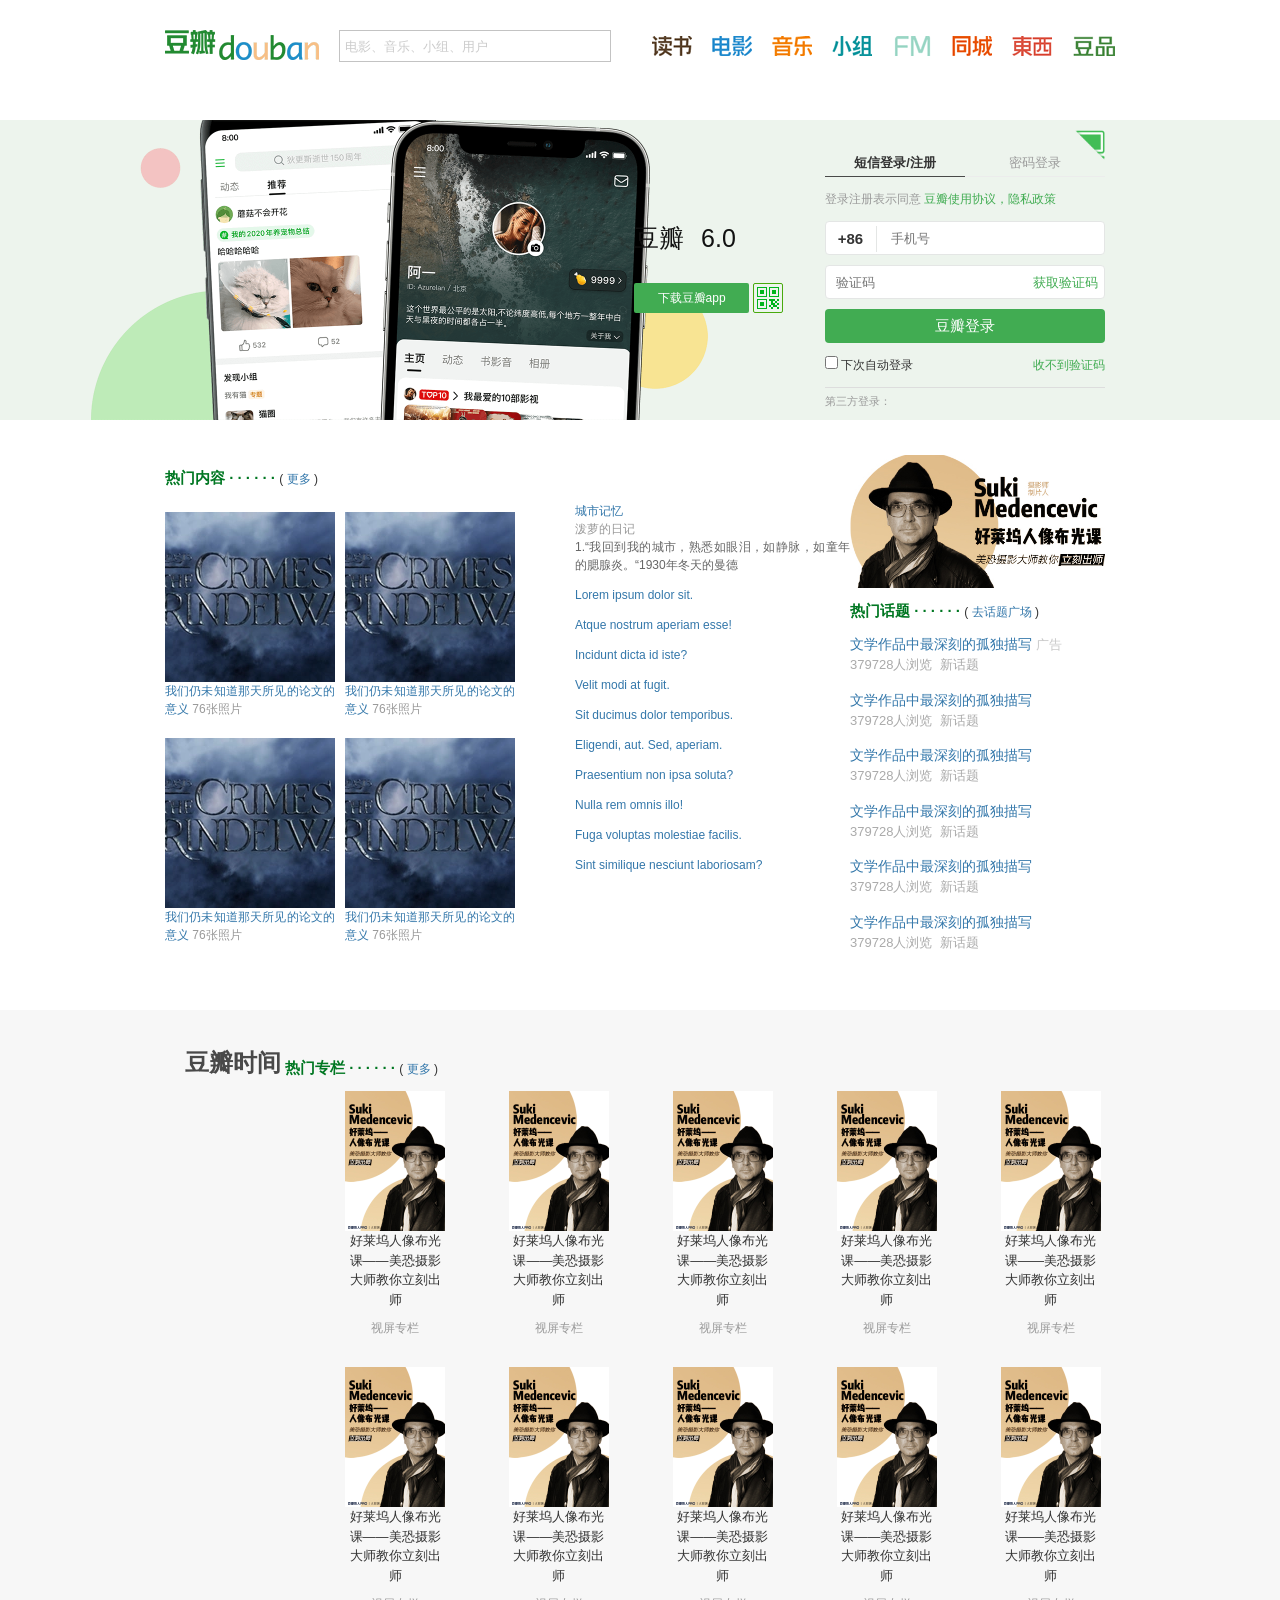
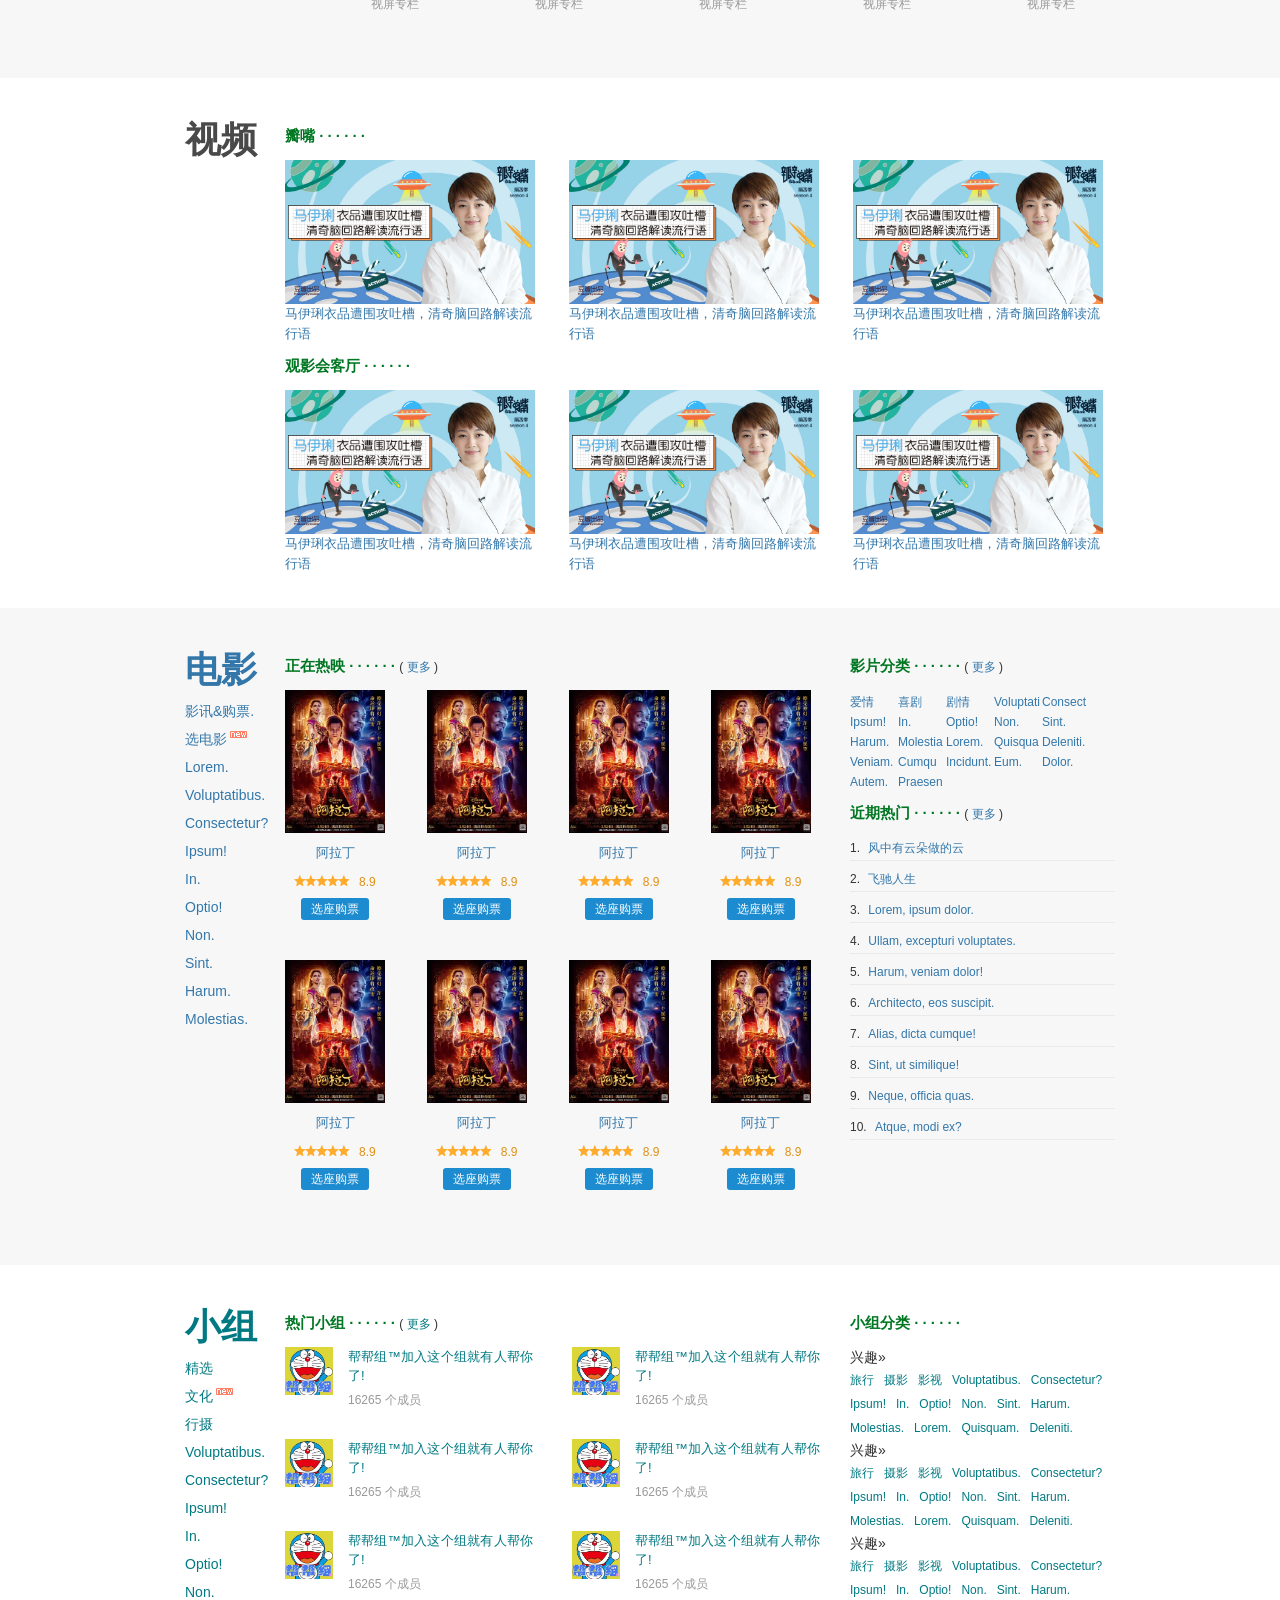
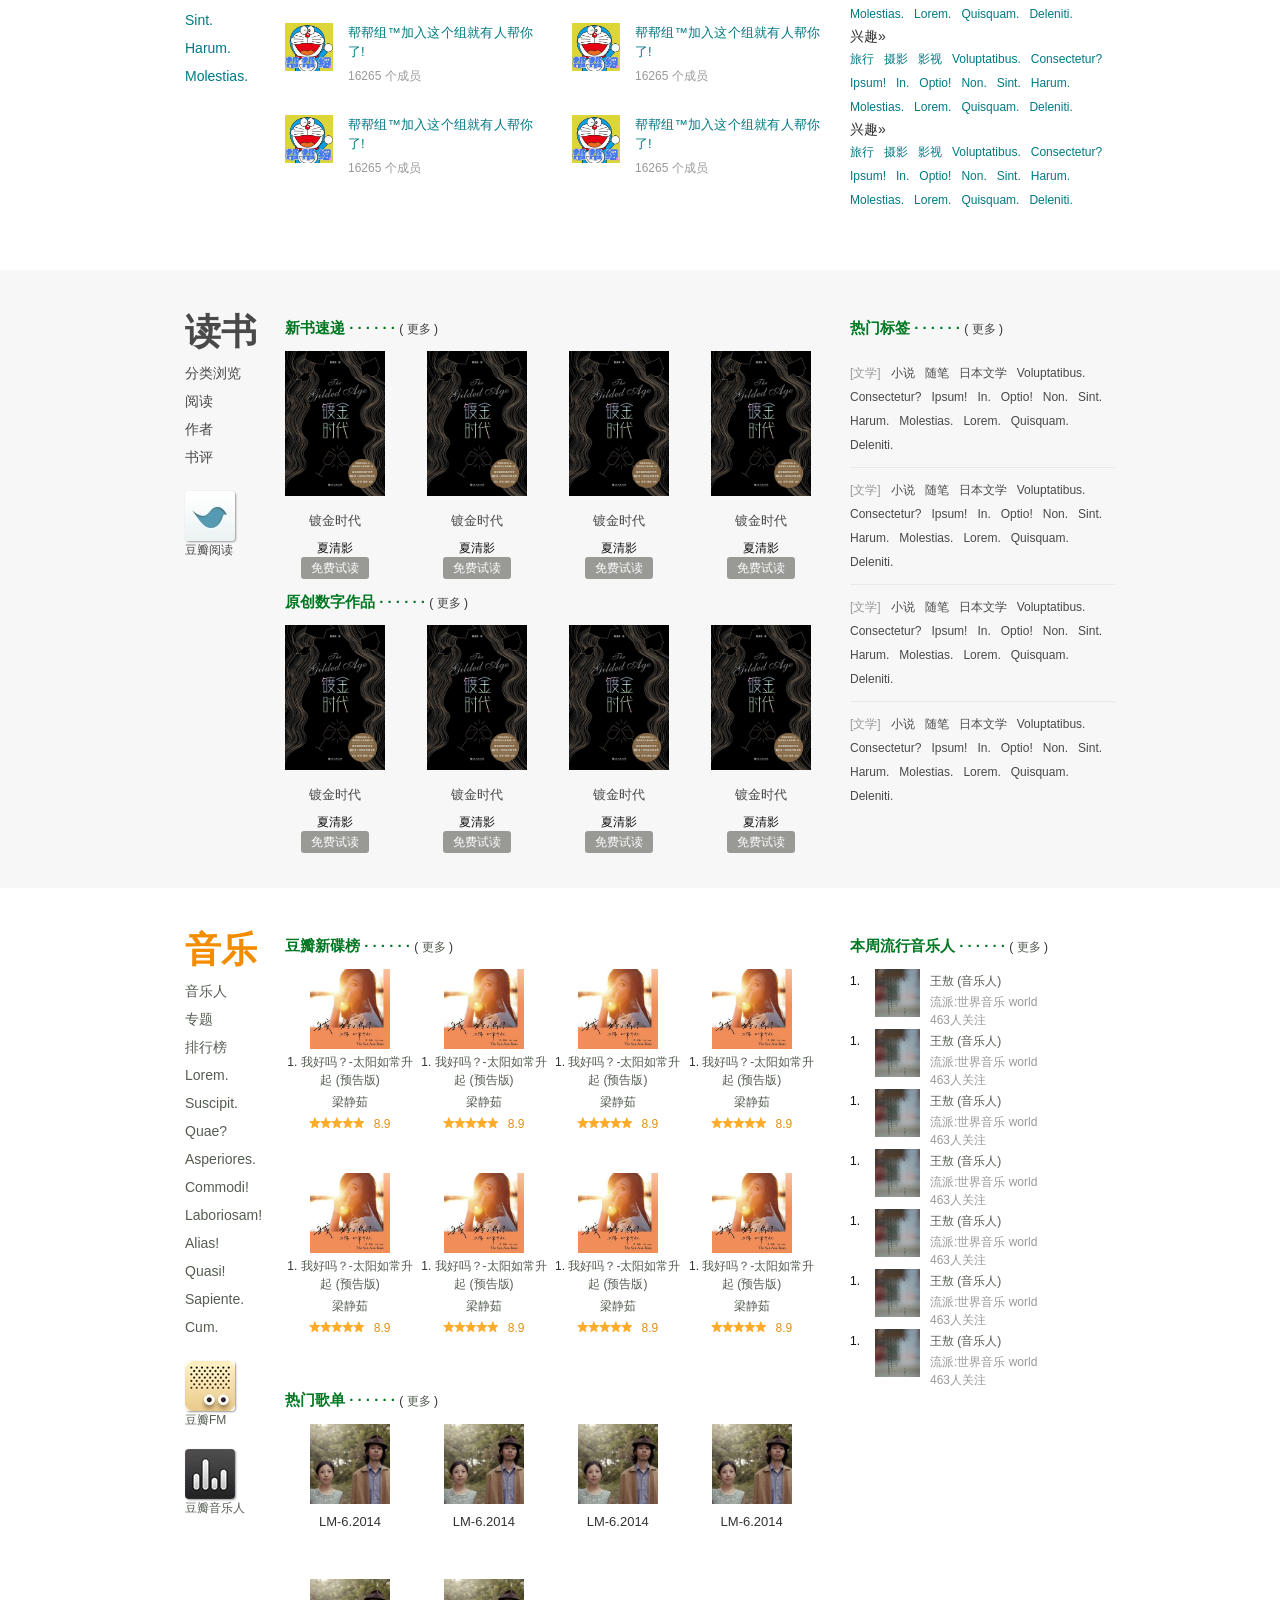
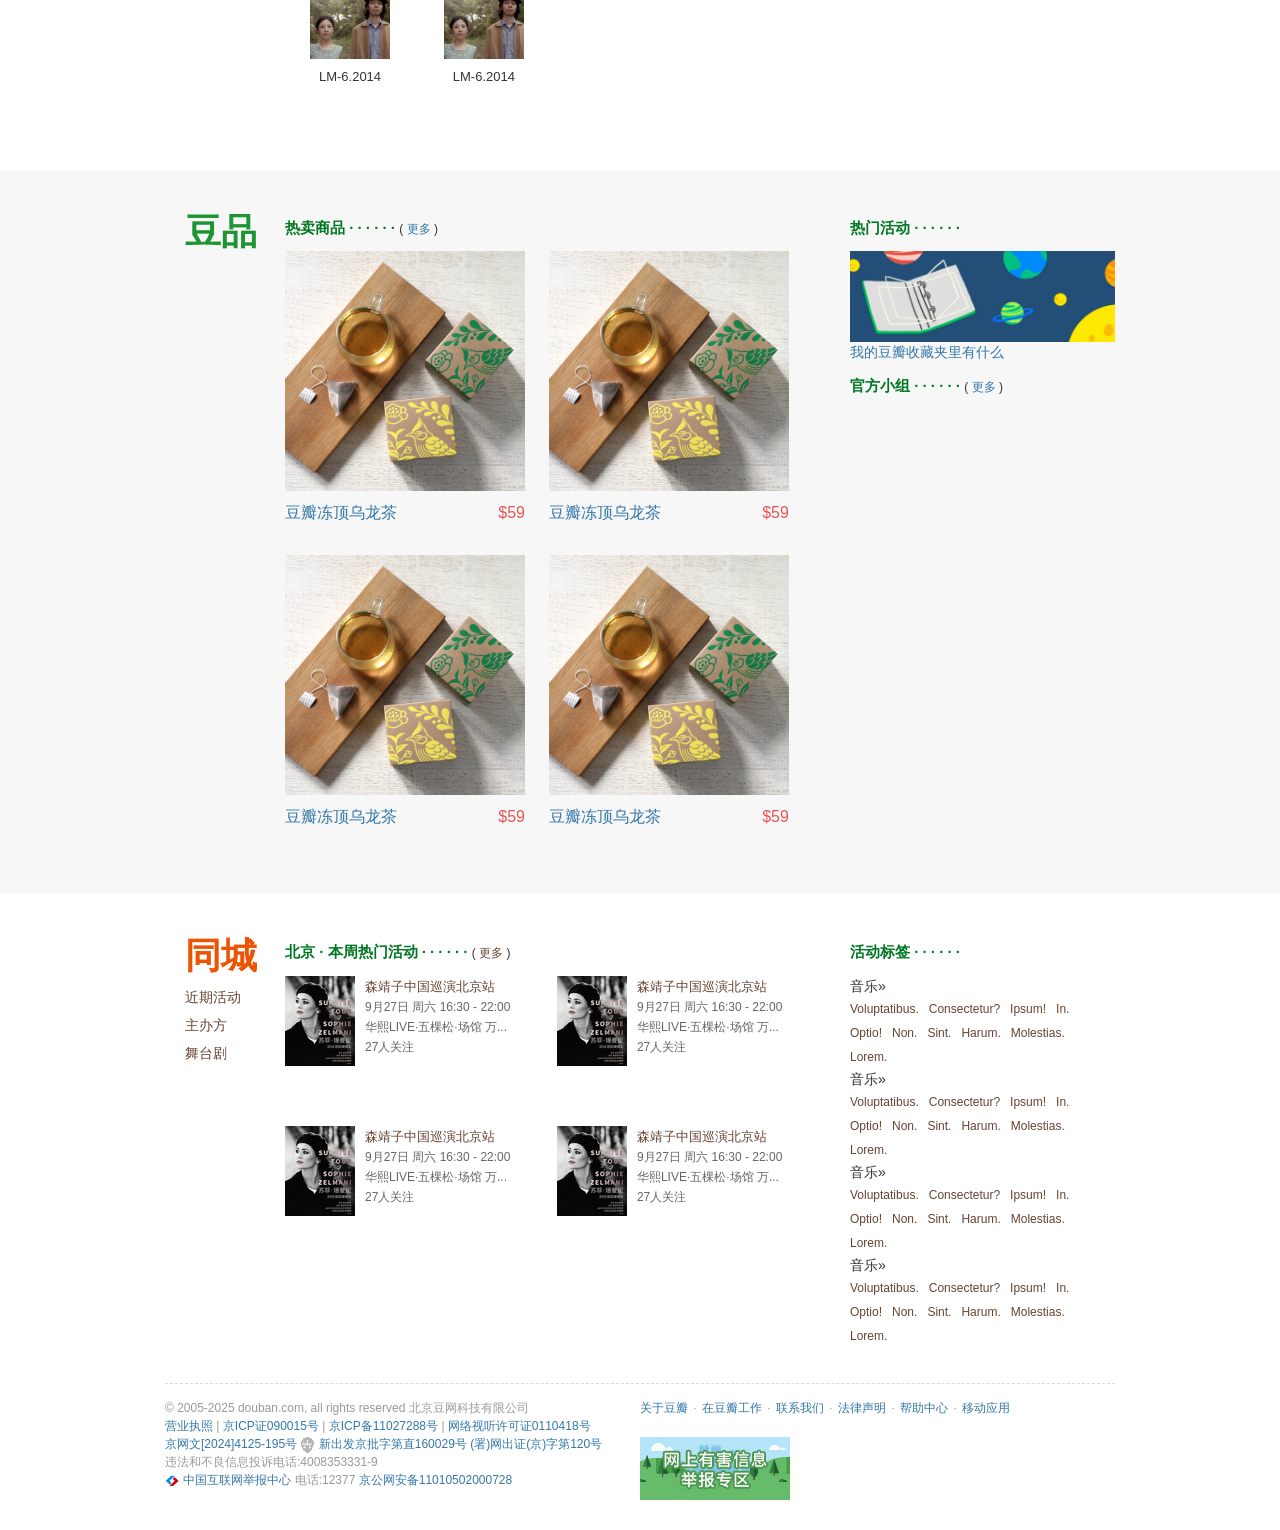
==== commit 808cb0b6: "完结" ====
--- a/index.html
+++ b/index.html
@@ -43,6 +43,7 @@
         </nva>
       </div>
     </header>
+
     <div class="banner">
       <div class="container clearfix">
         <iframe class="right loginarea" src="loginframe.html" frameborder="0">
@@ -65,6 +66,7 @@
         </div>
       </div>
     </div>
+
     <!-- 主区域样式 -->
     <div>
       <!-- 热点 -->
@@ -526,7 +528,6 @@
                 <a href=""> 更多 </a>
               </span>
             </div>
-
             <div>
               <ul class="item-list">
                 <li>
@@ -1185,6 +1186,654 @@
           </div>
         </div>
       </div>
+
+      <!-- 豆瓣音乐 -->
+      <div class="section">
+        <div class="container clearfix music-area">
+          <div class="aside-left">
+            <div class="title">
+              <h2>
+                <a href="">音乐</a>
+              </h2>
+            </div>
+            <nav class="left-menu">
+              <ul>
+                <li><a href="">音乐人</a></li>
+                <li><a href="" class="new">专题</a></li>
+                <li><a href="">排行榜</a></li>
+                <li><a href="">Lorem.</a></li>
+                <li><a href="">Suscipit.</a></li>
+                <li><a href="">Quae?</a></li>
+                <li><a href="">Asperiores.</a></li>
+                <li><a href="">Commodi!</a></li>
+                <li><a href="">Laboriosam!</a></li>
+                <li><a href="">Alias!</a></li>
+                <li><a href="">Quasi!</a></li>
+                <li><a href="">Sapiente.</a></li>
+                <li><a href="">Cum.</a></li>
+              </ul>
+            </nav>
+
+            <div class="menu-adv">
+              <a href=""><span class="app-icon-2"></span></a>
+              <a href="">豆瓣FM</a>
+            </div>
+            <div class="menu-adv">
+              <a href=""><span class="app-icon-3"></span></a>
+              <a href="">豆瓣音乐人</a>
+            </div>
+          </div>
+          <div class="aside-right">
+            <div class="section-title">
+              <h2 class="title">本周流行音乐人</h2>
+              <span class="link">
+                <a href="">更多</a>
+              </span>
+            </div>
+
+            <ul class="music-player-list">
+              <li class="clearfix">
+                <span class="number left">1.</span>
+                <div class="player right">
+                  <a href="">
+                    <div class="img left icon-bofang iconfont">
+                      <img src="img/cover8.jpg" alt="" />
+                    </div>
+                  </a>
+                  <div class="words left">
+                    <a href="">王敖 (音乐人)</a>
+                    <span>流派:世界音乐 world</span>
+                    <span>463人关注</span>
+                  </div>
+                </div>
+              </li>
+              <li class="clearfix">
+                <span class="number left">1.</span>
+                <div class="player right">
+                  <a href="">
+                    <div class="img left icon-bofang iconfont">
+                      <img src="img/cover8.jpg" alt="" />
+                    </div>
+                  </a>
+                  <div class="words left">
+                    <a href="">王敖 (音乐人)</a>
+                    <span>流派:世界音乐 world</span>
+                    <span>463人关注</span>
+                  </div>
+                </div>
+              </li>
+              <li class="clearfix">
+                <span class="number left">1.</span>
+                <div class="player right">
+                  <a href="">
+                    <div class="img left icon-bofang iconfont">
+                      <img src="img/cover8.jpg" alt="" />
+                    </div>
+                  </a>
+                  <div class="words left">
+                    <a href="">王敖 (音乐人)</a>
+                    <span>流派:世界音乐 world</span>
+                    <span>463人关注</span>
+                  </div>
+                </div>
+              </li>
+              <li class="clearfix">
+                <span class="number left">1.</span>
+                <div class="player right">
+                  <a href="">
+                    <div class="img left icon-bofang iconfont">
+                      <img src="img/cover8.jpg" alt="" />
+                    </div>
+                  </a>
+                  <div class="words left">
+                    <a href="">王敖 (音乐人)</a>
+                    <span>流派:世界音乐 world</span>
+                    <span>463人关注</span>
+                  </div>
+                </div>
+              </li>
+              <li class="clearfix">
+                <span class="number left">1.</span>
+                <div class="player right">
+                  <a href="">
+                    <div class="img left icon-bofang iconfont">
+                      <img src="img/cover8.jpg" alt="" />
+                    </div>
+                  </a>
+                  <div class="words left">
+                    <a href="">王敖 (音乐人)</a>
+                    <span>流派:世界音乐 world</span>
+                    <span>463人关注</span>
+                  </div>
+                </div>
+              </li>
+              <li class="clearfix">
+                <span class="number left">1.</span>
+                <div class="player right">
+                  <a href="">
+                    <div class="img left icon-bofang iconfont">
+                      <img src="img/cover8.jpg" alt="" />
+                    </div>
+                  </a>
+                  <div class="words left">
+                    <a href="">王敖 (音乐人)</a>
+                    <span>流派:世界音乐 world</span>
+                    <span>463人关注</span>
+                  </div>
+                </div>
+              </li>
+              <li class="clearfix">
+                <span class="number left">1.</span>
+                <div class="player right">
+                  <a href="">
+                    <div class="img left icon-bofang iconfont">
+                      <img src="img/cover8.jpg" alt="" />
+                    </div>
+                  </a>
+                  <div class="words left">
+                    <a href="">王敖 (音乐人)</a>
+                    <span>流派:世界音乐 world</span>
+                    <span>463人关注</span>
+                  </div>
+                </div>
+              </li>
+            </ul>
+          </div>
+          <div class="main">
+            <div class="section-title">
+              <h2 class="title">豆瓣新碟榜</h2>
+              <span class="link">
+                <a href="">更多</a>
+              </span>
+            </div>
+            <ul class="item-list">
+              <li>
+                <div class="img">
+                  <a href="">
+                    <img src="img/cover9.jpg" alt="" />
+                  </a>
+                </div>
+                <div class="words">
+                  1. <a href=""> 我好吗？-太阳如常升起 (预告版) </a>
+                </div>
+                <div class="words">
+                  <a href="">梁静茹</a>
+                </div>
+                <div class="star">
+                  <span class="star-bg star50"></span>
+                  <span class="number"> 8.9 </span>
+                </div>
+              </li>
+              <li>
+                <div class="img">
+                  <a href="">
+                    <img src="img/cover9.jpg" alt="" />
+                  </a>
+                </div>
+                <div class="words">
+                  1. <a href=""> 我好吗？-太阳如常升起 (预告版) </a>
+                </div>
+                <div class="words">
+                  <a href="">梁静茹</a>
+                </div>
+                <div class="star">
+                  <span class="star-bg star50"></span>
+                  <span class="number"> 8.9 </span>
+                </div>
+              </li>
+              <li>
+                <div class="img">
+                  <a href="">
+                    <img src="img/cover9.jpg" alt="" />
+                  </a>
+                </div>
+                <div class="words">
+                  1. <a href=""> 我好吗？-太阳如常升起 (预告版) </a>
+                </div>
+                <div class="words">
+                  <a href="">梁静茹</a>
+                </div>
+                <div class="star">
+                  <span class="star-bg star50"></span>
+                  <span class="number"> 8.9 </span>
+                </div>
+              </li>
+              <li>
+                <div class="img">
+                  <a href="">
+                    <img src="img/cover9.jpg" alt="" />
+                  </a>
+                </div>
+                <div class="words">
+                  1. <a href=""> 我好吗？-太阳如常升起 (预告版) </a>
+                </div>
+                <div class="words">
+                  <a href="">梁静茹</a>
+                </div>
+                <div class="star">
+                  <span class="star-bg star50"></span>
+                  <span class="number"> 8.9 </span>
+                </div>
+              </li>
+              <li>
+                <div class="img">
+                  <a href="">
+                    <img src="img/cover9.jpg" alt="" />
+                  </a>
+                </div>
+                <div class="words">
+                  1. <a href=""> 我好吗？-太阳如常升起 (预告版) </a>
+                </div>
+                <div class="words">
+                  <a href="">梁静茹</a>
+                </div>
+                <div class="star">
+                  <span class="star-bg star50"></span>
+                  <span class="number"> 8.9 </span>
+                </div>
+              </li>
+              <li>
+                <div class="img">
+                  <a href="">
+                    <img src="img/cover9.jpg" alt="" />
+                  </a>
+                </div>
+                <div class="words">
+                  1. <a href=""> 我好吗？-太阳如常升起 (预告版) </a>
+                </div>
+                <div class="words">
+                  <a href="">梁静茹</a>
+                </div>
+                <div class="star">
+                  <span class="star-bg star50"></span>
+                  <span class="number"> 8.9 </span>
+                </div>
+              </li>
+              <li>
+                <div class="img">
+                  <a href="">
+                    <img src="img/cover9.jpg" alt="" />
+                  </a>
+                </div>
+                <div class="words">
+                  1. <a href=""> 我好吗？-太阳如常升起 (预告版) </a>
+                </div>
+                <div class="words">
+                  <a href="">梁静茹</a>
+                </div>
+                <div class="star">
+                  <span class="star-bg star50"></span>
+                  <span class="number"> 8.9 </span>
+                </div>
+              </li>
+              <li>
+                <div class="img">
+                  <a href="">
+                    <img src="img/cover9.jpg" alt="" />
+                  </a>
+                </div>
+                <div class="words">
+                  1. <a href=""> 我好吗？-太阳如常升起 (预告版) </a>
+                </div>
+                <div class="words">
+                  <a href="">梁静茹</a>
+                </div>
+                <div class="star">
+                  <span class="star-bg star50"></span>
+                  <span class="number"> 8.9 </span>
+                </div>
+              </li>
+            </ul>
+            <div class="section-title">
+              <h2 class="title">热门歌单</h2>
+              <span class="link">
+                <a href="">更多</a>
+              </span>
+            </div>
+            <ul class="item-list hot-music">
+              <li>
+                <a href="">
+                  <div class="img iconfont icon-play">
+                    <img src="img/cover10.jpg" alt="" />
+                  </div>
+                </a>
+                <div class="words">LM-6.2014</div>
+              </li>
+              <li>
+                <a href="">
+                  <div class="img iconfont icon-play">
+                    <img src="img/cover10.jpg" alt="" />
+                  </div>
+                </a>
+                <div class="words">LM-6.2014</div>
+              </li>
+              <li>
+                <a href="">
+                  <div class="img iconfont icon-play">
+                    <img src="img/cover10.jpg" alt="" />
+                  </div>
+                </a>
+                <div class="words">LM-6.2014</div>
+              </li>
+              <li>
+                <a href="">
+                  <div class="img iconfont icon-play">
+                    <img src="img/cover10.jpg" alt="" />
+                  </div>
+                </a>
+                <div class="words">LM-6.2014</div>
+              </li>
+              <li>
+                <a href="">
+                  <div class="img iconfont icon-play">
+                    <img src="img/cover10.jpg" alt="" />
+                  </div>
+                </a>
+                <div class="words">LM-6.2014</div>
+              </li>
+              <li>
+                <a href="">
+                  <div class="img iconfont icon-play">
+                    <img src="img/cover10.jpg" alt="" />
+                  </div>
+                </a>
+                <div class="words">LM-6.2014</div>
+              </li>
+            </ul>
+          </div>
+        </div>
+      </div>
+
+      <!-- 豆品 -->
+      <div class="section">
+        <div class="container clearfix doupin-area">
+          <div class="aside-left">
+            <div class="title">
+              <h2>
+                <a href="">豆品</a>
+              </h2>
+            </div>
+          </div>
+
+          <div class="aside-right">
+            <div class="section-title">
+              <h2 class="title">热门活动</h2>
+            </div>
+            <div class="adv">
+              <a href="">
+                <img src="./img/adv2.jpg" alt="" />
+              </a>
+              <div>
+                <a href="">我的豆瓣收藏夹里有什么</a>
+              </div>
+            </div>
+            <div class="section-title">
+              <h2 class="title">官方小组</h2>
+              <span class="link">
+                <a href="">更多</a>
+              </span>
+            </div>
+          </div>
+          <div class="main">
+            <div class="section-title">
+              <h2 class="title">热卖商品</h2>
+              <span class="link">
+                <a href="">更多</a>
+              </span>
+            </div>
+            <ul class="item-list">
+              <li>
+                <div class="img">
+                  <a href="">
+                    <img src="img/cover11.jpg" alt="" />
+                  </a>
+                </div>
+                <div class="words clearfix">
+                  <a href="" class="left">豆瓣冻顶乌龙茶</a>
+                  <span class="right">$59</span>
+                </div>
+              </li>
+              <li>
+                <div class="img">
+                  <a href="">
+                    <img src="img/cover11.jpg" alt="" />
+                  </a>
+                </div>
+                <div class="words clearfix">
+                  <a href="" class="left">豆瓣冻顶乌龙茶</a>
+                  <span class="right">$59</span>
+                </div>
+              </li>
+              <li>
+                <div class="img">
+                  <a href="">
+                    <img src="img/cover11.jpg" alt="" />
+                  </a>
+                </div>
+                <div class="words clearfix">
+                  <a href="" class="left">豆瓣冻顶乌龙茶</a>
+                  <span class="right">$59</span>
+                </div>
+              </li>
+              <li>
+                <div class="img">
+                  <a href="">
+                    <img src="img/cover11.jpg" alt="" />
+                  </a>
+                </div>
+                <div class="words clearfix">
+                  <a href="" class="left">豆瓣冻顶乌龙茶</a>
+                  <span class="right">$59</span>
+                </div>
+              </li>
+            </ul>
+          </div>
+        </div>
+      </div>
+
+      <!-- 同城  -->
+      <div class="section">
+        <div class="container clearfix city-area">
+          <div class="aside-left">
+            <div class="title">
+              <h2>
+                <a href="">同城</a>
+              </h2>
+            </div>
+            <nav class="left-menu">
+              <ul>
+                <li><a href="">近期活动</a></li>
+                <li><a href="" class="new">主办方</a></li>
+                <li><a href="">舞台剧</a></li>
+              </ul>
+            </nav>
+          </div>
+          <div class="aside-right">
+            <div class="section-title">
+              <h2 class="title">活动标签</h2>
+            </div>
+
+            <div class="group">
+              <div class="group-name">
+                <a href="">音乐</a>
+              </div>
+              <ul class="right-menu-list clearfix">
+                <li><a href="">Voluptatibus.</a></li>
+                <li><a href="">Consectetur?</a></li>
+                <li><a href="">Ipsum!</a></li>
+                <li><a href="">In.</a></li>
+                <li><a href="">Optio!</a></li>
+                <li><a href="">Non.</a></li>
+                <li><a href="">Sint.</a></li>
+                <li><a href="">Harum.</a></li>
+                <li><a href="">Molestias.</a></li>
+                <li><a href="">Lorem.</a></li>
+              </ul>
+            </div>
+            <div class="group">
+              <div class="group-name">
+                <a href="">音乐</a>
+              </div>
+              <ul class="right-menu-list clearfix">
+                <li><a href="">Voluptatibus.</a></li>
+                <li><a href="">Consectetur?</a></li>
+                <li><a href="">Ipsum!</a></li>
+                <li><a href="">In.</a></li>
+                <li><a href="">Optio!</a></li>
+                <li><a href="">Non.</a></li>
+                <li><a href="">Sint.</a></li>
+                <li><a href="">Harum.</a></li>
+                <li><a href="">Molestias.</a></li>
+                <li><a href="">Lorem.</a></li>
+              </ul>
+            </div>
+            <div class="group">
+              <div class="group-name">
+                <a href="">音乐</a>
+              </div>
+              <ul class="right-menu-list clearfix">
+                <li><a href="">Voluptatibus.</a></li>
+                <li><a href="">Consectetur?</a></li>
+                <li><a href="">Ipsum!</a></li>
+                <li><a href="">In.</a></li>
+                <li><a href="">Optio!</a></li>
+                <li><a href="">Non.</a></li>
+                <li><a href="">Sint.</a></li>
+                <li><a href="">Harum.</a></li>
+                <li><a href="">Molestias.</a></li>
+                <li><a href="">Lorem.</a></li>
+              </ul>
+            </div>
+            <div class="group">
+              <div class="group-name">
+                <a href="">音乐</a>
+              </div>
+              <ul class="right-menu-list clearfix">
+                <li><a href="">Voluptatibus.</a></li>
+                <li><a href="">Consectetur?</a></li>
+                <li><a href="">Ipsum!</a></li>
+                <li><a href="">In.</a></li>
+                <li><a href="">Optio!</a></li>
+                <li><a href="">Non.</a></li>
+                <li><a href="">Sint.</a></li>
+                <li><a href="">Harum.</a></li>
+                <li><a href="">Molestias.</a></li>
+                <li><a href="">Lorem.</a></li>
+              </ul>
+            </div>
+          </div>
+          <div class="main">
+            <div class="section-title">
+              <h2 class="title">北京 · 本周热门活动</h2>
+              <span class="link">
+                <a href="">更多</a>
+              </span>
+            </div>
+            <ul class="item-list">
+              <li class="clearfix">
+                <div class="img left">
+                  <a href="">
+                    <img src="img/cover12.jpg" alt="" />
+                  </a>
+                </div>
+                <div class="words">
+                  <a href="">森靖子中国巡演北京站</a>
+                  <span>9月27日 周六 16:30 - 22:00</span>
+                  <span>华熙LIVE·五棵松·场馆 万...</span>
+                  <span>27人关注</span>
+                </div>
+              </li>
+              <li class="clearfix">
+                <div class="img left">
+                  <a href="">
+                    <img src="img/cover12.jpg" alt="" />
+                  </a>
+                </div>
+                <div class="words">
+                  <a href="">森靖子中国巡演北京站</a>
+                  <span>9月27日 周六 16:30 - 22:00</span>
+                  <span>华熙LIVE·五棵松·场馆 万...</span>
+                  <span>27人关注</span>
+                </div>
+              </li>
+              <li class="clearfix">
+                <div class="img left">
+                  <a href="">
+                    <img src="img/cover12.jpg" alt="" />
+                  </a>
+                </div>
+                <div class="words">
+                  <a href="">森靖子中国巡演北京站</a>
+                  <span>9月27日 周六 16:30 - 22:00</span>
+                  <span>华熙LIVE·五棵松·场馆 万...</span>
+                  <span>27人关注</span>
+                </div>
+              </li>
+              <li class="clearfix">
+                <div class="img left">
+                  <a href="">
+                    <img src="img/cover12.jpg" alt="" />
+                  </a>
+                </div>
+                <div class="words">
+                  <a href="">森靖子中国巡演北京站</a>
+                  <span>9月27日 周六 16:30 - 22:00</span>
+                  <span>华熙LIVE·五棵松·场馆 万...</span>
+                  <span>27人关注</span>
+                </div>
+              </li>
+            </ul>
+          </div>
+        </div>
+      </div>
     </div>
+
+    <footer class="footer">
+      <div class="container clearfix">
+        <div class="left">
+          <p>
+            © 2005-2025 douban.com, all rights reserved 北京豆网科技有限公司
+          </p>
+          <p>
+            <a href="">营业执照</a> | <a href="">京ICP证090015号</a> |
+            <a href="">京ICP备11027288号</a> |
+            <a href="">网络视听许可证0110418号</a>
+          </p>
+          <p>
+            <a href="">京网文[2024]4125-195号 </a>
+            <img src="img/biaoshi.gif" alt="" />
+            <a href="">新出发京批字第直160029号</a>
+            <a href="">(署)网出证(京)字第120号</a>
+          </p>
+          <p>违法和不良信息投诉电话:4008353331-9</p>
+          <p>
+            <img src="img/jubao.png" alt="" />
+            <a href="">中国互联网举报中心 </a>
+            电话:12377
+            <a href="">京公网安备11010502000728</a>
+          </p>
+        </div>
+        <div class="right">
+          <nav class="menu">
+            <a href="">关于豆瓣</a>
+            ·
+            <a href="">在豆瓣工作</a>
+            ·
+            <a href="">联系我们</a>
+            ·
+            <a href="">法律声明</a>
+            ·
+            <a href="">帮助中心</a>
+            ·
+            <a href="">移动应用</a>
+          </nav>
+          <div class="adv">
+            <a href="">
+              <img src="img/adv3.jpg" alt="" />
+            </a>
+          </div>
+        </div>
+      </div>
+    </footer>
   </body>
 </html>
--- a/css/common.css
+++ b/css/common.css
@@ -1,4 +1,4 @@
-@import "//at.alicdn.com/t/c/font_5027732_5sviipv6dqb.css";
+@import "//at.alicdn.com/t/c/font_5027732_5smyaaawzq.css";
 /* 多页面共享 */
 body {
   font-family: Helvetica, Arial, "Hiragino Sans GB", "Microsoft YaHei",
@@ -74,3 +74,9 @@
 .star00 {
   background-position: 0 -110px;
 }
+
+.star .number {
+  font-size: 12px;
+  margin-left: 6px;
+  color: #e09015;
+}
--- a/css/index.css
+++ b/css/index.css
@@ -171,15 +171,49 @@
   display: inline-block;
 }
 
+.menu-adv {
+  margin-top: 20px;
+  font-size: 12px;
+}
+
 .app-icon-1 {
   width: 50px;
   height: 50px;
   display: block;
   background: url(../img/app_icons.jpg) no-repeat;
-  box-shadow: 1px 1px 2px 0px rgba(0, 0, 0, 0.2);
+  box-shadow: 1px 1px 2px #999;
   border-radius: 4px;
 }
 
+.app-icon-2 {
+  width: 50px;
+  height: 50px;
+  display: block;
+  background: url(../img/app_icons.jpg) no-repeat;
+  box-shadow: 1px 1px 2px #999;
+  border-radius: 4px;
+  background-position: -250px 0;
+}
+
+.app-icon-3 {
+  width: 50px;
+  height: 50px;
+  display: block;
+  background: url(../img/app_icons.jpg) no-repeat;
+  box-shadow: 1px 1px 2px #999;
+  border-radius: 4px;
+  background-position: -50px 0;
+}
+
+.group .group-name a {
+  color: #333;
+}
+.group .group-name a::after {
+  content: "»";
+}
+.group .right-menu-list li {
+  margin-right: 10px;
+}
 /* 首页通用样式结束 */
 
 /*  页头开始*/
@@ -516,11 +550,6 @@
   text-overflow: ellipsis; /* 超出部分用省略号表示 */
 }
 
-.movie-area .star .number {
-  font-size: 12px;
-  margin-left: 6px;
-  color: #e09015;
-}
 .movie-area .func {
   margin-top: 7px;
 }
@@ -546,16 +575,6 @@
 }
 .group-area a:active {
   color: #fff !important;
-}
-
-.group-area .group .group-name a {
-  color: #333;
-}
-.group-area .group .group-name a::after {
-  content: "»";
-}
-.group-area .group .right-menu-list li {
-  margin-right: 10px;
 }
 
 .group-area .main .item-list {
@@ -594,11 +613,6 @@
 
 /* 读书开始 */
 
-.book-area .menu-adv {
-  margin-top: 20px;
-  font-size: 12px;
-}
-
 .book-area a {
   color: #494949;
 }
@@ -655,3 +669,234 @@
   background: #878882;
 }
 /* 读书结束 */
+
+/* 豆瓣音乐开始 */
+
+.music-area a {
+  color: #555d53;
+}
+
+.music-area a:hover,
+.music-area a:active {
+  color: #fff;
+}
+
+.music-area .aside-left .title a {
+  color: #f38c00;
+}
+
+/* 豆瓣音乐开始 */
+.music-area .aside-left .title a:hover {
+  color: #fff;
+}
+
+.music-area .music-player-list li .number {
+  font-size: 12px;
+  color: #111;
+}
+
+.music-area .music-player-list li .player {
+  width: 240px;
+}
+
+.music-area .music-player-list li .player .img {
+  width: 45px;
+  height: 48px;
+  position: relative;
+}
+
+.music-area .music-player-list li .player .img img {
+  display: block;
+  width: 100%;
+  height: 100%;
+}
+
+.music-area .music-player-list li .player .img::before {
+  display: none;
+  position: absolute;
+  width: 100%;
+  height: 100%;
+  left: 0;
+  top: 0;
+  background: rgba(0, 0, 0, 0.8);
+  color: #fff;
+  text-align: center;
+  line-height: 48px;
+}
+
+.music-area .music-player-list li .player .img:hover::before {
+  display: block;
+}
+
+.music-area .music-player-list li .player .words {
+  width: 180px;
+  margin-left: 10px;
+  font-size: 12px;
+}
+
+.music-area .music-player-list li .player .words span {
+  display: block;
+  color: #999;
+  line-height: 1.5;
+}
+
+.music-area .item-list li {
+  width: 130px;
+  text-align: center;
+  font-size: 12px;
+  margin-bottom: 40px;
+}
+
+.music-area .item-list li .img {
+  width: 80px;
+  margin: 0 auto;
+}
+
+.music-area .item-list li .words {
+  margin: 4px 0;
+}
+
+.music-area .item-list.hot-music li .words {
+  font-size: 13px;
+  margin: 8px 0;
+}
+
+.music-area .item-list.hot-music li .img {
+  position: relative;
+}
+
+.music-area .item-list.hot-music li .img::before {
+  position: absolute;
+  width: 40px;
+  height: 40px;
+  left: 0;
+  right: 0;
+  top: 0;
+  bottom: 0;
+  margin: auto;
+  text-align: center;
+  line-height: 40px;
+  font-size: 30px;
+  color: #fff;
+  background: rgb(0, 0, 0, 0.4);
+  border-radius: 50%;
+}
+/* 豆瓣音乐结束 */
+
+/* 豆品开始 */
+
+.doupin-area .aside-left .title a {
+  color: #1f9432;
+}
+
+.doupin-area .aside-left .title a:hover,
+.doupin-area .aside-left .title a :active {
+  color: #fff;
+}
+
+.doupin-area .aside-right {
+  font-size: 14px;
+}
+
+.doupin-area .main .item-list li {
+  width: 240px;
+  margin-right: 20px;
+  font-size: 16px;
+  margin-bottom: 30px;
+}
+
+.doupin-area .main .item-list li .words {
+  margin-top: 10px;
+}
+
+.doupin-area .main .item-list li .words span {
+  color: #e55457;
+}
+/* 豆品结束 */
+
+/* 同城开始 */
+.city-area a {
+  color: #643;
+}
+
+.city-area a:hover,
+.city-area a:active {
+  color: #fff;
+}
+
+.city-area .aside-left .title a {
+  color: #ec5303;
+}
+
+.city-area .aside-left .title a:hover,
+.city-area .aside-left .title a:active {
+  color: #fff;
+}
+
+.city-area .item-list li {
+  width: 248px;
+  margin-right: 20px;
+  margin-bottom: 60px;
+}
+
+.city-area .item-list li:nth-child(even) {
+  margin-right: 0;
+}
+
+.city-area .item-list li .img {
+  margin-right: 10px;
+}
+
+.city-area .item-list li .words {
+  overflow: hidden;
+}
+
+.city-area .item-list li .words a {
+  font-size: 13px;
+}
+
+.city-area .item-list li .words span {
+  font-size: 12px;
+  display: block;
+  color: #666;
+  line-height: 1.7;
+}
+/* 同城结束*/
+
+/* 页脚开始  */
+.footer {
+  font-size: 12px;
+  line-height: 1.5;
+  color: #999;
+}
+
+.footer .container {
+  border-top: 1px dashed #dcdcdc;
+  padding-top: 15px;
+  padding-bottom: 30px;
+}
+
+.footer .left img {
+  width: 15px;
+  vertical-align: middle;
+}
+
+.footer .left,
+.footer .right {
+  width: 50%;
+}
+
+.footer .right .menu a {
+  display: inline-block;
+  margin: 0 2px;
+}
+
+.footer .right .menu a:first-child {
+  margin-left: 0;
+}
+
+.footer .adv {
+  width: 150px;
+  margin-top: 20px;
+}
+/* 页脚结束 */
